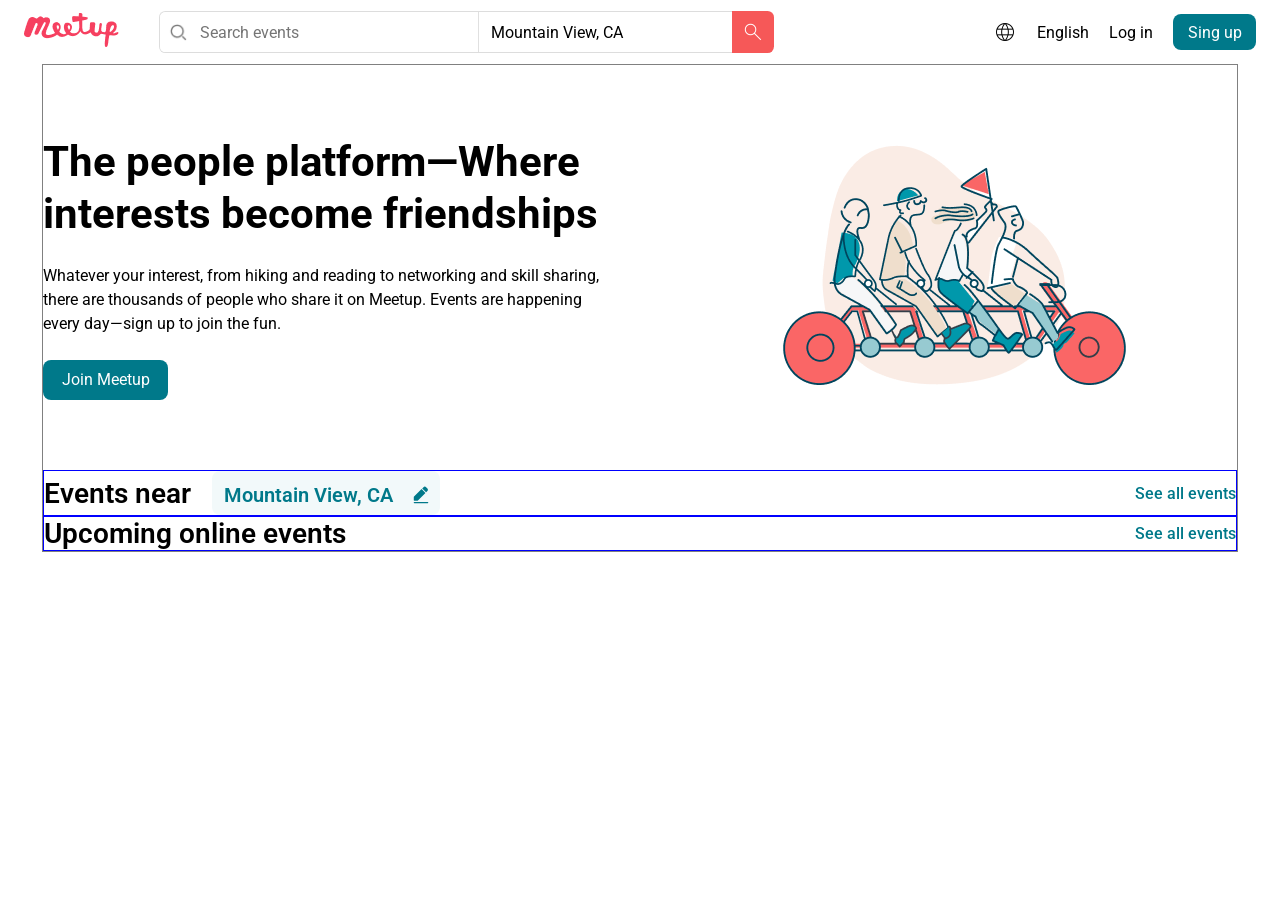
==== index.html @ 00f47678 "add Upcoming online events Section" ====
<!DOCTYPE html>
<html lang="en">
  <head>
    <meta charset="UTF-8" />
    <meta name="viewport" content="width=device-width, initial-scale=1.0" />
    <title>Final-Project-Front-end</title>
    <link rel="stylesheet" href="./styles/style.css" />

    <link rel="preconnect" href="https://fonts.googleapis.com" />
    <link rel="preconnect" href="https://fonts.gstatic.com" crossorigin />
    <link
      href="https://fonts.googleapis.com/css2?family=Roboto:ital,wght@0,100..900;1,100..900&display=swap"
      rel="stylesheet"
    />

    <link
      rel="stylesheet"
      href="https://fonts.googleapis.com/css2?family=Material+Symbols+Outlined:opsz,wght,FILL,GRAD@20..48,100..700,0..1,-50..200"
    />
  </head>

  <body>
    <div class="container">
      <!-- -------Header Section------- -->
      <header>
        <div class="headerFlex">
          <div class="logo-btn">
            <a href="/" class="logo">
              <img src="./assets/icons/logo.png" alt="Meetup logo" />
            </a>
          </div>

          <div class="search-bar">
            <input
              type="text"
              class="search-input"
              name="search"
              placeholder="Search events"
            />
            <input
              type="text"
              class="location-input"
              name="city search"
              value="Mountain View, CA"
            />
          </div>
          <button class="search-button">
            <span class="material-symbols-outlined"> search </span>
          </button>
        </div>

        <div class="headerMenu">
          <span class="material-symbols-outlined"> language </span>
          <a href="/">English</a>
          <a href="/">Log in</a>
          <input class="submit" type="submit" value="Sing up" />
        </div>
      </header>

      <!-- -------Main Section------- -->
      <main>
        <!-- Heading Section -->
        <div class="heading">
          <div class="heading-data">
            <h1>The people platform—Where interests become friendships</h1>
            <p>
              Whatever your interest, from hiking and reading to networking and
              skill sharing, <br />there are thousands of people who share it on
              Meetup. Events are happening <br />every day—sign up to join the
              fun.
            </p>
            <div class="Join-Meetup-btn">
              <a href="./events.html">Join Meetup</a>
            </div>
          </div>
          <div class="heading-img">
            <img src="./assets/images/heading-img.png" alt="" />
          </div>
        </div>

        <!-- Events Near Section -->
        <div class="EventsNear-section">
          <div class="EventsNear-header">
            <div class="EventsNear-heading-search-bar">
              <h2>Events near</h2>
              <div class="EventsNear-search-bar">
                <input
                  type="text"
                  class="EventsNear-location-input"
                  value="Mountain View, CA"
                />

                <button class="EventsNear-edit-btn">
                  <svg
                    xmlns="http://www.w3.org/2000/svg"
                    width="22"
                    height="22"
                    viewBox="0 0 22 22"
                    fill="none"
                  >
                    <path
                      fill-rule="evenodd"
                      clip-rule="evenodd"
                      d="M13.501 3.12975C14.2169 2.41378 15.3777 2.41378 16.0937 3.12975L17.39 4.4261C18.1061 5.14207 18.1061 6.30287 17.39 7.01883L16.0937 8.31519L12.2046 4.4261L13.501 3.12975ZM11.5564 5.07427L15.4454 8.96336L7.93577 16.4731C7.76386 16.6449 7.53071 16.7415 7.28759 16.7415H4.23654C3.9834 16.7415 3.7782 16.5363 3.7782 16.2832V13.2322C3.7782 12.989 3.87477 12.7559 4.04668 12.584L11.5564 5.07427ZM4.35449 17.875C3.9748 17.875 3.66699 18.1828 3.66699 18.5625C3.66699 18.9423 3.9748 19.25 4.35449 19.25H17.6462C18.0258 19.25 18.3337 18.9423 18.3337 18.5625C18.3337 18.1828 18.0258 17.875 17.6462 17.875H4.35449Z"
                      fill="#00798A"
                    />
                  </svg>
                </button>
              </div>
            </div>
            <div class="EventsNear-heading-search-bar__right">
              <a href="#" class="see-events-link">See all events</a>
            </div>
          </div>

          <div class="EventsNear-cards" id="events-near-cards">
            <!-- Cards will be dynamically inserted here -->
          </div>
        </div>

        <!-- Upcoming online events Section-->
        <div class="OnlineEvents-section">
          <div class="OnlineEvents-header">
            <div class="OnlineEvents-heading-search-bar">
              <h2>Upcoming online events</h2>
            </div>
            <div class="OnlineEvents-heading-search-bar__right">
              <a href="#" class="see-events-link">See all events</a>
            </div>
          </div>

          <div class="OnlineEvents-cards" id="online-events-cards">
            <!-- Cards will be dynamically inserted here -->
          </div>
        </div>
      </main>
    </div>
  </body>
  <script src="./scripts/script.js"></script>
</html>
---- styles/style.css ----
* {
  margin: 0;
  padding: 0;
  box-sizing: border-box;
  font-family: "Roboto", sans-serif;
  font-size: 16px;
}

body {
  max-width: 1512px;
  margin: 0 auto;
}

a {
  text-decoration: none;
}

/***** -- Header Section -- *****/
header {
  display: flex;
  justify-content: space-between;
  padding: 16px 24px;
  height: 64px;
}

/* ------headerFlex-------- */
.headerFlex {
  display: flex;
  align-items: center;
  width: 750px;
}

.logo-btn {
  margin-right: 40px;
}

.search-bar {
  display: flex;
  align-items: center;
  height: 42px;
  border: 1px solid #ddd;
  border-radius: 0.4rem 0 0 0.4rem;
  border-right: none;
  overflow: hidden;
  background-color: #fff;
  flex-grow: 1;
}

.search-input,
.location-input {
  height: 100%;
  border: none;
  padding: 0 12px;
  font-weight: regular;
  outline: none;
}

.search-input {
  flex: 1;
  padding-left: 40px;
  background-image: url(../assets/icons/search1.png);
  background-repeat: no-repeat;
  background-position: 0.5rem center;
  background-size: 1.3rem;
}

.location-input {
  width: 254px;
  border-left: 1px solid #e0e0e0;
}

.search-button {
  width: 42px;
  height: 42px;
  border: none;
  border-radius: 0 0.4rem 0.4rem 0;
  background-color: rgb(246, 88, 88);
  color: #fff;
  cursor: pointer;
  display: flex;
  align-items: center;
  justify-content: center;
}

.search-button:hover {
  background-color: #e04345;
}

.material-symbols-outlined {
  font-variation-settings: "FILL" 0, "wght" 200, "GRAD" 0, "opsz" 24;
}

/* ------headerMenu-------- */
.headerMenu {
  font-size: medium;
  display: flex;
  align-items: center;
  gap: 20px;
}

.headerMenu > a {
  text-decoration: none;
  color: black;
}

.headerMenu > input {
  color: white;
  background-color: rgb(0, 121, 138);
  border-radius: 8px;
  width: 83px;
  height: 36px;
  border: none;
}

/***** -- Main Section -- *****/
main {
  border: 1px solid grey;
  max-width: 1196px;
  margin: 0px auto;
}

/* ------heading-------- */
.heading {
  display: flex;
  flex-direction: row;
  justify-content: space-between;
  align-items: center;
  padding: 68px 0px;
}

.heading-data {
  max-width: 608px;
  flex-grow: 1;
}

h1 {
  font-size: 42px;
  font-weight: 700;
  margin-bottom: 24px;
  line-height: 52px;
}

.heading-data p {
  margin-bottom: 24px;
  line-height: 24px;
}

.Join-Meetup-btn {
  background-color: rgb(0, 121, 138);
  border-radius: 8px;
  width: 125px;
  height: 40px;
  cursor: pointer;
}

.Join-Meetup-btn a {
  display: flex;
  justify-content: center;
  align-items: center;
  height: 100%;
  color: white;
  text-decoration: none;
}

.heading-img {
  flex-grow: 1;
}

.heading-img img {
  display: block;
  margin: 0 auto;
}

/* ------Events Near-------- */
.EventsNear-section,
.OnlineEvents-section {
  border: 1px solid blue;
}

.EventsNear-header,
.OnlineEvents-header {
  display: flex;
  flex-direction: row;
  justify-content: space-between;
  align-items: center;
}

.EventsNear-heading-search-bar,
.OnlineEvents-heading-search-bar {
  display: flex;
  flex-direction: row;
  align-items: center;
  gap: 8px;
}

.EventsNear-heading-search-bar h2,
.OnlineEvents-heading-search-bar h2 {
  font-size: 28px;
  font-weight: 600;
}

.EventsNear-heading-search-bar h2 {
  width: 160px;
}

.EventsNear-search-bar {
  display: flex;
  flex-direction: row;
  align-items: center;
  padding: 12px 8px 8px 12px;
  color: rgb(0, 121, 138);
  background-color: rgba(151, 202, 209, 0.12);
  border-radius: 0.5rem;
}

.EventsNear-location-input {
  color: rgb(0, 121, 138);
  background-color: rgba(151, 202, 209, 0);
  font-size: 20px;
  font-weight: 600;
  border: none;
  border-radius: 0.5rem;
  width: 186px;
}

.EventsNear-edit-btn {
  width: 22px;
  height: 22px;
  border: none;
  color: rgb(0, 121, 138);
  background-color: rgba(151, 202, 209, 0);
}

.see-events-link {
  color: #00798a;
  font-weight: 500;
}

/* ------Events Near-------- *//*# sourceMappingURL=style.css.map */
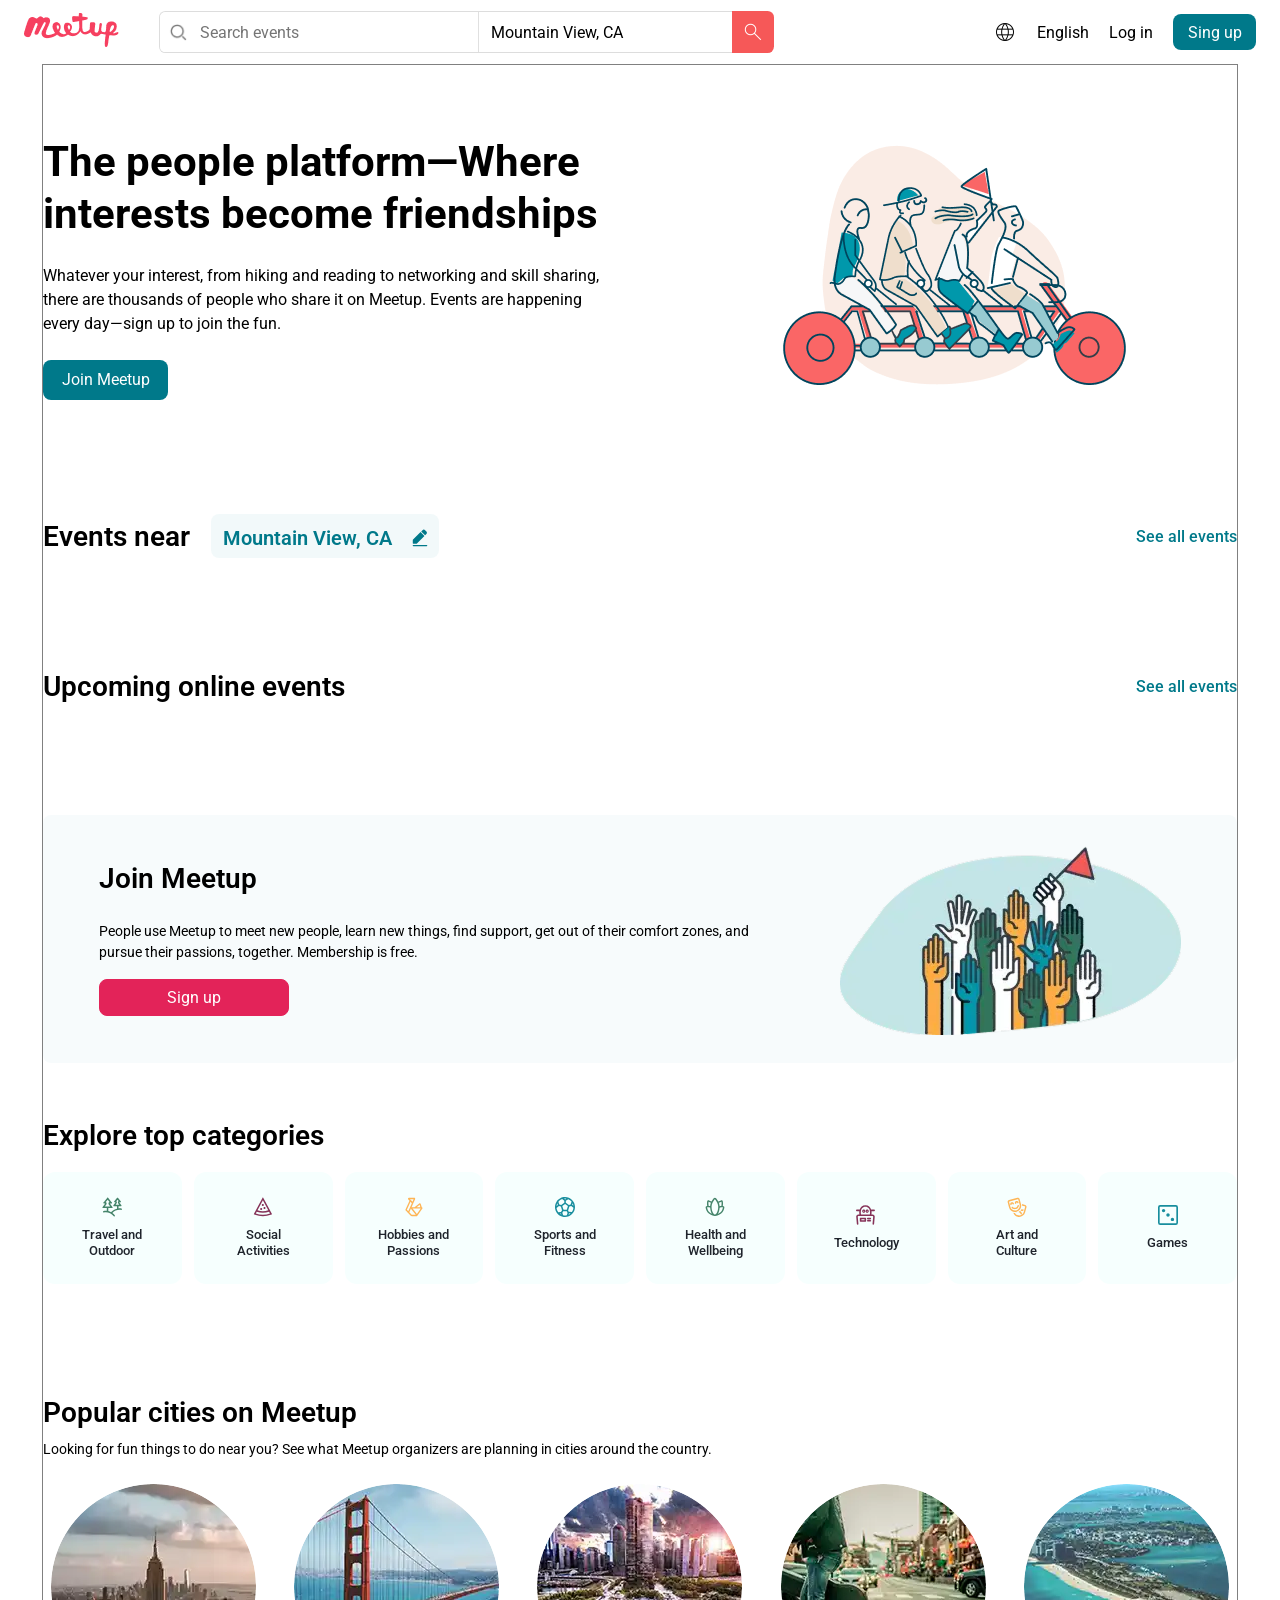
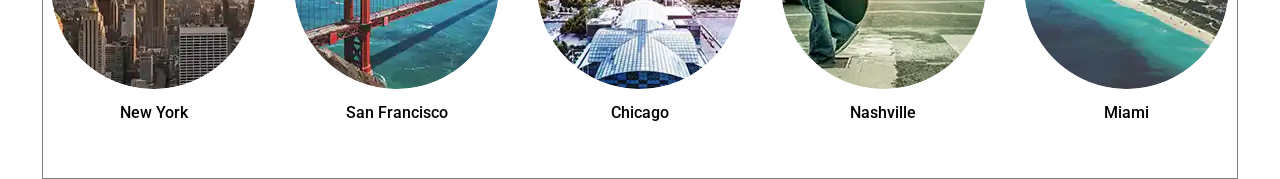
==== commit cca85249: "new Sections" ====
--- a/index.html
+++ b/index.html
@@ -21,7 +21,7 @@
 
   <body>
     <div class="container">
-      <!-- -------Header Section------- -->
+      <!-- -------Header------- -->
       <header>
         <div class="headerFlex">
           <div class="logo-btn">
@@ -57,9 +57,9 @@
         </div>
       </header>
 
-      <!-- -------Main Section------- -->
+      <!-- -------Main------- -->
       <main>
-        <!-- Heading Section -->
+        <!-- ===== Heading Section ===== -->
         <div class="heading">
           <div class="heading-data">
             <h1>The people platform—Where interests become friendships</h1>
@@ -78,61 +78,169 @@
           </div>
         </div>
 
-        <!-- Events Near Section -->
-        <div class="EventsNear-section">
-          <div class="EventsNear-header">
-            <div class="EventsNear-heading-search-bar">
-              <h2>Events near</h2>
-              <div class="EventsNear-search-bar">
-                <input
-                  type="text"
-                  class="EventsNear-location-input"
-                  value="Mountain View, CA"
-                />
-
-                <button class="EventsNear-edit-btn">
-                  <svg
-                    xmlns="http://www.w3.org/2000/svg"
-                    width="22"
-                    height="22"
-                    viewBox="0 0 22 22"
-                    fill="none"
-                  >
-                    <path
-                      fill-rule="evenodd"
-                      clip-rule="evenodd"
-                      d="M13.501 3.12975C14.2169 2.41378 15.3777 2.41378 16.0937 3.12975L17.39 4.4261C18.1061 5.14207 18.1061 6.30287 17.39 7.01883L16.0937 8.31519L12.2046 4.4261L13.501 3.12975ZM11.5564 5.07427L15.4454 8.96336L7.93577 16.4731C7.76386 16.6449 7.53071 16.7415 7.28759 16.7415H4.23654C3.9834 16.7415 3.7782 16.5363 3.7782 16.2832V13.2322C3.7782 12.989 3.87477 12.7559 4.04668 12.584L11.5564 5.07427ZM4.35449 17.875C3.9748 17.875 3.66699 18.1828 3.66699 18.5625C3.66699 18.9423 3.9748 19.25 4.35449 19.25H17.6462C18.0258 19.25 18.3337 18.9423 18.3337 18.5625C18.3337 18.1828 18.0258 17.875 17.6462 17.875H4.35449Z"
-                      fill="#00798A"
-                    />
-                  </svg>
-                </button>
-              </div>
-            </div>
-            <div class="EventsNear-heading-search-bar__right">
-              <a href="#" class="see-events-link">See all events</a>
-            </div>
-          </div>
-
-          <div class="EventsNear-cards" id="events-near-cards">
-            <!-- Cards will be dynamically inserted here -->
-          </div>
-        </div>
-
-        <!-- Upcoming online events Section-->
-        <div class="OnlineEvents-section">
-          <div class="OnlineEvents-header">
-            <div class="OnlineEvents-heading-search-bar">
-              <h2>Upcoming online events</h2>
-            </div>
-            <div class="OnlineEvents-heading-search-bar__right">
-              <a href="#" class="see-events-link">See all events</a>
-            </div>
-          </div>
-
-          <div class="OnlineEvents-cards" id="online-events-cards">
-            <!-- Cards will be dynamically inserted here -->
-          </div>
-        </div>
+        <!-- -------   Events Section   ------- -->
+        <section class="section events">
+          <!-- ===== Events Near Section ===== -->
+          <div class="section EventsNear-section">
+            <div class="EventsNear-header">
+              <div class="EventsNear-heading-search-bar">
+                <h2>Events near</h2>
+                <div class="EventsNear-search-bar">
+                  <input
+                    type="text"
+                    class="EventsNear-location-input"
+                    value="Mountain View, CA"
+                  />
+
+                  <button class="EventsNear-edit-btn">
+                    <svg
+                      xmlns="http://www.w3.org/2000/svg"
+                      width="22"
+                      height="22"
+                      viewBox="0 0 22 22"
+                      fill="none"
+                    >
+                      <path
+                        fill-rule="evenodd"
+                        clip-rule="evenodd"
+                        d="M13.501 3.12975C14.2169 2.41378 15.3777 2.41378 16.0937 3.12975L17.39 4.4261C18.1061 5.14207 18.1061 6.30287 17.39 7.01883L16.0937 8.31519L12.2046 4.4261L13.501 3.12975ZM11.5564 5.07427L15.4454 8.96336L7.93577 16.4731C7.76386 16.6449 7.53071 16.7415 7.28759 16.7415H4.23654C3.9834 16.7415 3.7782 16.5363 3.7782 16.2832V13.2322C3.7782 12.989 3.87477 12.7559 4.04668 12.584L11.5564 5.07427ZM4.35449 17.875C3.9748 17.875 3.66699 18.1828 3.66699 18.5625C3.66699 18.9423 3.9748 19.25 4.35449 19.25H17.6462C18.0258 19.25 18.3337 18.9423 18.3337 18.5625C18.3337 18.1828 18.0258 17.875 17.6462 17.875H4.35449Z"
+                        fill="#00798A"
+                      />
+                    </svg>
+                  </button>
+                </div>
+              </div>
+              <div class="EventsNear-heading-search-bar__right">
+                <a href="#" class="see-events-link">See all events</a>
+              </div>
+            </div>
+
+            <div class="EventsNear-cards" id="events-near-cards">
+              <!-- Cards will be dynamically inserted here -->
+            </div>
+          </div>
+
+          <!-- ===== Upcoming online events Section ===== -->
+          <div class="section OnlineEvents-section">
+            <div class="OnlineEvents-header">
+              <div class="OnlineEvents-heading-search-bar">
+                <h2>Upcoming online events</h2>
+              </div>
+              <div class="OnlineEvents-heading-search-bar__right">
+                <a href="#" class="see-events-link">See all events</a>
+              </div>
+            </div>
+
+            <div class="OnlineEvents-cards" id="online-events-cards">
+              <!-- Cards will be dynamically inserted here -->
+            </div>
+          </div>
+        </section>
+
+        <!-- -------   meetup-highlights section   ------- -->
+        <section class="meetup-highlights">
+          <!-- ===== Join Meetup ===== -->
+
+          <div class="section join-meetup-inner">
+            <div class="join-meetup-content">
+              <h2>Join Meetup</h2>
+              <p class="join-meetup-text">
+                People use Meetup to meet new people, learn new things, find
+                support, get out of their comfort zones, and pursue their
+                passions, together. Membership is free.
+              </p>
+              <button class="join-meet-up-btn">Sign up</button>
+            </div>
+            <div class="join-meetup-image">
+              <img
+                src="./assets/images/join-meetup.png"
+                alt="People raising hands together"
+              />
+            </div>
+          </div>
+
+          <!-- ===== top-categories ===== -->
+
+          <div class="section top-categories">
+            <h2>Explore top categories</h2>
+            <div class="categories">
+              <div class="category">
+                <img src="./assets/icons/travel.svg" alt="" /><span
+                  >Travel and Outdoor</span
+                >
+              </div>
+              <div class="category">
+                <img src="./assets/icons/social.svg" alt="" /><span
+                  >Social Activities</span
+                >
+              </div>
+              <div class="category">
+                <img src="./assets/icons/hobbies.svg" alt="" /><span
+                  >Hobbies and Passions</span
+                >
+              </div>
+              <div class="category">
+                <img src="./assets/icons/sports.svg" alt="" /><span
+                  >Sports and Fitness</span
+                >
+              </div>
+              <div class="category">
+                <img src="./assets/icons/health.svg" alt="" /><span
+                  >Health and Wellbeing</span
+                >
+              </div>
+              <div class="category">
+                <img src="./assets/icons/technology.svg" alt="" /><span
+                  >Technology</span
+                >
+              </div>
+              <div class="category">
+                <img src="./assets/icons/art.svg" alt="" /><span
+                  >Art and Culture</span
+                >
+              </div>
+              <div class="category">
+                <img src="./assets/icons/games.svg" alt="" /><span>Games</span>
+              </div>
+            </div>
+          </div>
+
+          <!-- ===== popular-cities ===== -->
+
+          <div class="section popular-cities">
+            <h2>Popular cities on Meetup</h2>
+            <p>
+              Looking for fun things to do near you? See what Meetup organizers
+              are planning in cities around the country.
+            </p>
+            <div class="cities">
+              <div class="city">
+                <img src="./assets/images/new_york.png" alt="" /><span
+                  >New York</span
+                >
+              </div>
+              <div class="city">
+                <img src=".//assets/images/san-francisco.png" alt="" /><span
+                  >San Francisco</span
+                >
+              </div>
+              <div class="city">
+                <img src="./assets/images/chicago.png" alt="" /><span
+                  >Chicago</span
+                >
+              </div>
+              <div class="city">
+                <img src="./assets/images/nashville.png" alt="" /><span
+                  >Nashville</span
+                >
+              </div>
+              <div class="city">
+                <img src="./assets/images/miami.png" alt="" /><span>Miami</span>
+              </div>
+            </div>
+          </div>
+          <!-- ------------------------------------- -->
+        </section>
       </main>
     </div>
   </body>
--- a/styles/style.css
+++ b/styles/style.css
@@ -13,6 +13,15 @@
 
 a {
   text-decoration: none;
+}
+
+h2 {
+  font-size: 28px;
+  font-weight: 600;
+}
+
+.section {
+  padding: 56px 0;
 }
 
 /***** -- Header Section -- *****/
@@ -119,13 +128,14 @@
   margin: 0px auto;
 }
 
+/* -------meetup-highlights section------- */
 /* ------heading-------- */
 .heading {
   display: flex;
   flex-direction: row;
   justify-content: space-between;
   align-items: center;
-  padding: 68px 0px;
+  margin-top: 68px;
 }
 
 .heading-data {
@@ -171,12 +181,7 @@
   margin: 0 auto;
 }
 
-/* ------Events Near-------- */
-.EventsNear-section,
-.OnlineEvents-section {
-  border: 1px solid blue;
-}
-
+/* -------Events Section------- */
 .EventsNear-header,
 .OnlineEvents-header {
   display: flex;
@@ -191,12 +196,6 @@
   flex-direction: row;
   align-items: center;
   gap: 8px;
-}
-
-.EventsNear-heading-search-bar h2,
-.OnlineEvents-heading-search-bar h2 {
-  font-size: 28px;
-  font-weight: 600;
 }
 
 .EventsNear-heading-search-bar h2 {
@@ -236,4 +235,110 @@
   font-weight: 500;
 }
 
-/* ------Events Near-------- *//*# sourceMappingURL=style.css.map */+.join-meetup-inner {
+  background-color: rgba(151, 202, 209, 0.08);
+  border-radius: 8px;
+  display: flex;
+  align-items: center;
+  justify-content: space-between;
+  gap: 48px;
+  padding: 24px 56px;
+}
+
+.join-meetup-content {
+  max-width: 739px;
+  display: flex;
+  flex-direction: column;
+  gap: 16px;
+}
+
+.join-meetup-image {
+  flex-shrink: 0;
+}
+
+.join-meetup__image img {
+  max-width: 340px;
+  height: auto;
+  display: block;
+}
+
+.join-meet-up-btn {
+  padding: 8px 16px;
+  cursor: pointer;
+  border-radius: 8px;
+  width: 100%;
+  max-width: 190px;
+  background-color: #e32359;
+  border: 1px solid #e32359;
+  color: #fff;
+}
+
+.join-meet-up-btn:hover {
+  background-color: #cf2253;
+}
+
+.categories {
+  display: grid;
+  grid-template-columns: repeat(8, 1fr);
+  gap: 12px;
+  margin-top: 20px;
+}
+
+.category {
+  background: #f6fffe;
+  border-radius: 12px;
+  padding: 16px 12px;
+  text-align: center;
+  display: flex;
+  flex-direction: column;
+  align-items: center;
+  justify-content: center;
+  gap: 10px;
+  min-height: 112px;
+}
+
+.category img {
+  width: 20px;
+  height: 20px;
+  margin: 0;
+  opacity: 0.9;
+}
+
+.category span {
+  font-size: 13px;
+  color: #1f242c;
+  font-weight: 500;
+  line-height: 1.25;
+  max-width: 80px;
+}
+
+.section p {
+  color: var(--muted);
+  font-size: 14px;
+  line-height: 1.5;
+  margin-top: 10px;
+}
+
+.cities {
+  display: grid;
+  grid-template-columns: repeat(5, 1fr);
+  gap: 22px;
+  margin-top: 24px;
+}
+
+.city {
+  text-align: center;
+}
+
+.city img {
+  width: 205px;
+  height: 205px;
+  margin: 0 auto 10px;
+  border-radius: 999px;
+  -o-object-fit: cover;
+     object-fit: cover;
+}
+
+.city span {
+  font-weight: 500;
+}/*# sourceMappingURL=style.css.map */
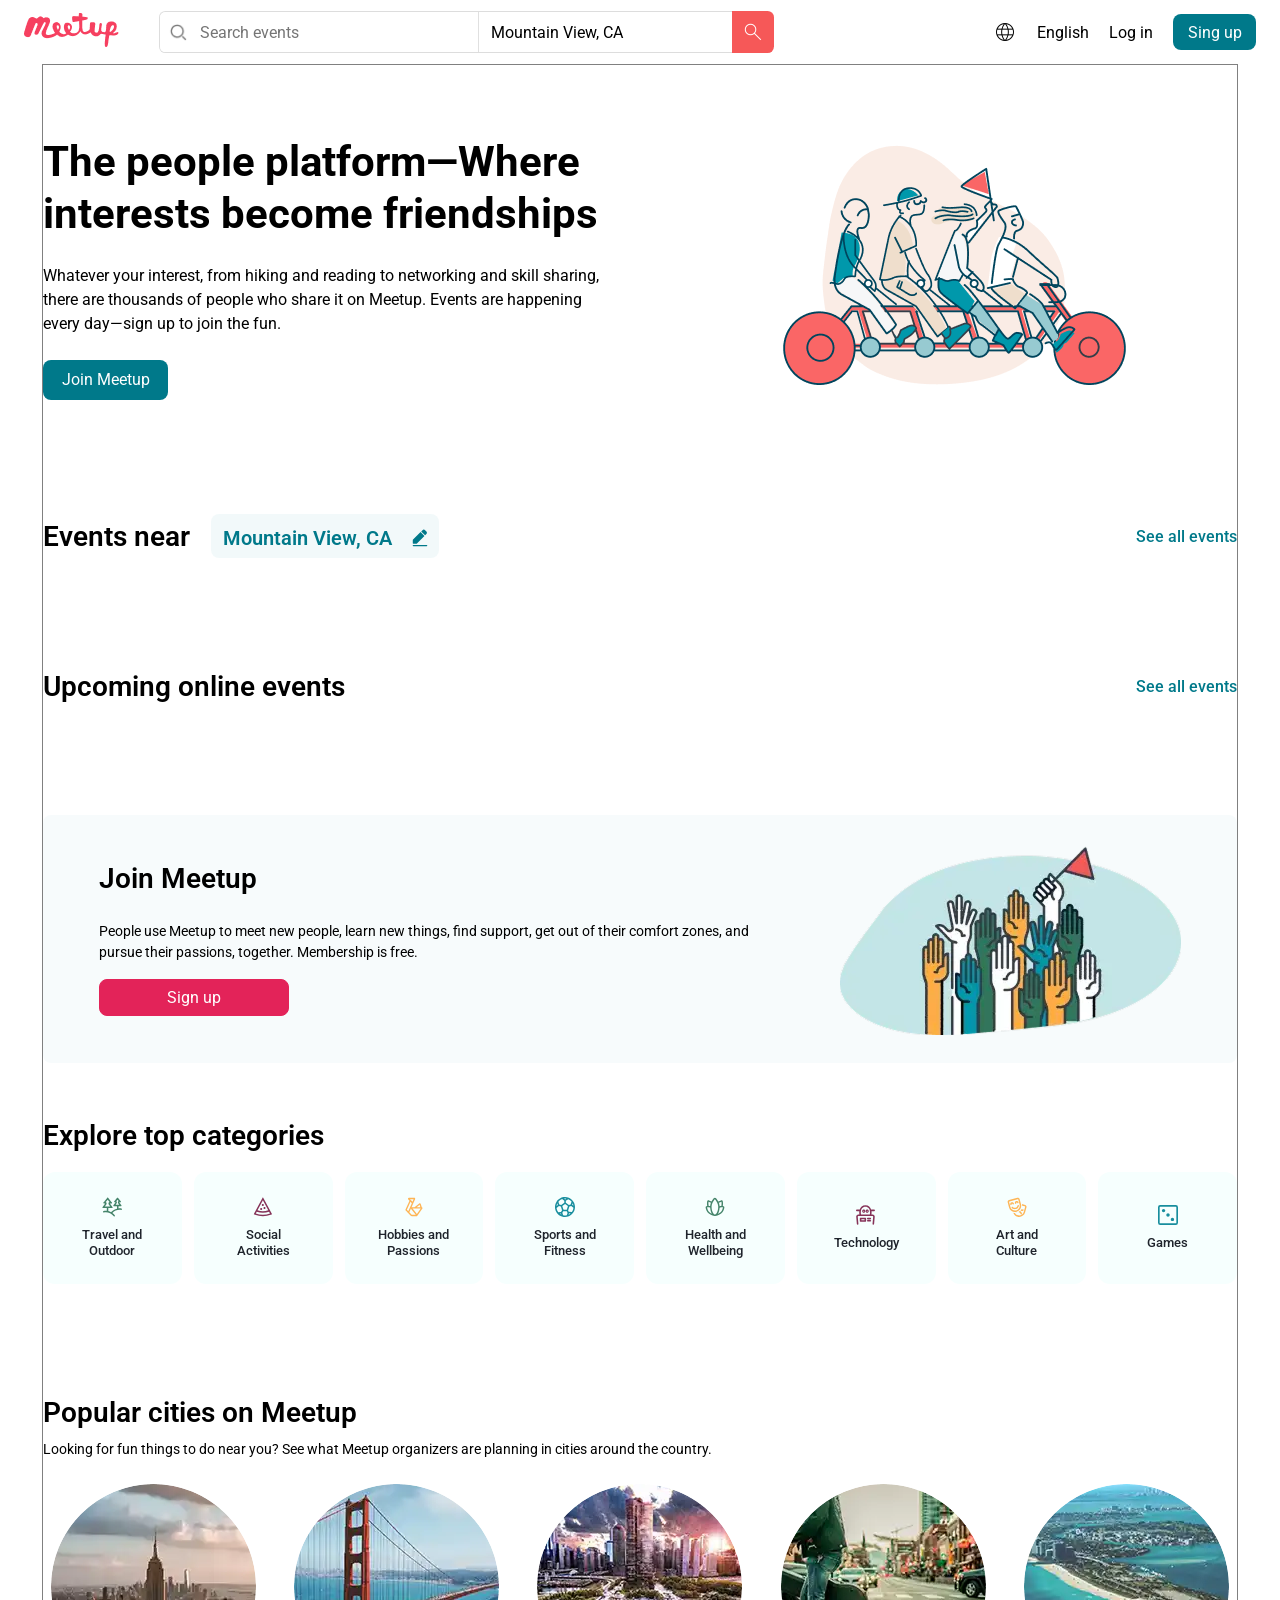
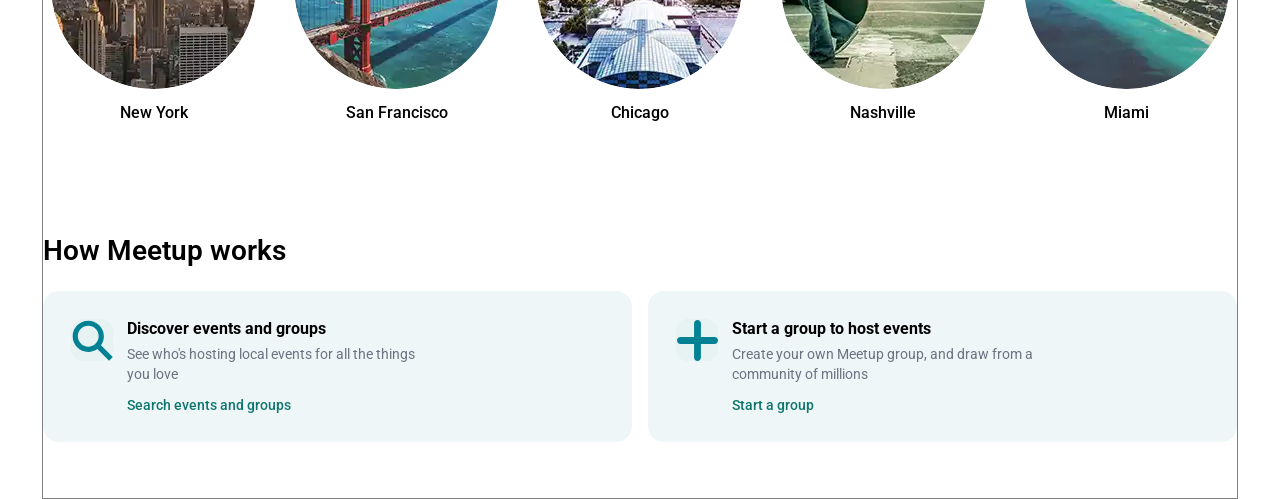
==== commit db555e34: "add friendships-made" ====
--- a/index.html
+++ b/index.html
@@ -239,6 +239,41 @@
               </div>
             </div>
           </div>
+
+          <!-- ===== friendships-made ===== -->
+
+          <div class="section friendships-made">
+            <h2>How Meetup works</h2>
+            <div class="how">
+              <div class="howCard">
+                <div class="howIconWrap">
+                  <img src="./assets/icons/search_blue.svg" alt="" />
+                </div>
+                <div>
+                  <h3>Discover events and groups</h3>
+                  <p>
+                    See who's hosting local events for all the things you love
+                  </p>
+                  <a href="events.html">Search events and groups</a>
+                </div>
+              </div>
+
+              <div class="howCard">
+                <div class="howIconWrap">
+                  <img src="./assets/icons/plus.svg" alt="" />
+                </div>
+                <div>
+                  <h3>Start a group to host events</h3>
+                  <p>
+                    Create your own Meetup group, and draw from a community of
+                    millions
+                  </p>
+                  <a href="#">Start a group</a>
+                </div>
+              </div>
+            </div>
+          </div>
+
           <!-- ------------------------------------- -->
         </section>
       </main>
--- a/styles/style.css
+++ b/styles/style.css
@@ -341,4 +341,64 @@
 
 .city span {
   font-weight: 500;
+}
+
+.how {
+  display: grid;
+  grid-template-columns: 1fr 1fr;
+  gap: 16px;
+  margin-top: 24px;
+}
+
+.howCard {
+  background: #eef6f7;
+  border-radius: 16px;
+  padding: 28px;
+  display: flex;
+  gap: 14px;
+  align-items: flex-start;
+}
+
+.howIconWrap {
+  width: 42px;
+  height: 42px;
+  border-radius: 12px;
+  background: #e7f2f3;
+  display: flex;
+  align-items: center;
+  justify-content: center;
+  flex: 0 0 auto;
+}
+
+.howIconWrap img {
+  width: 41px;
+  height: 41px;
+}
+
+.howCard {
+  align-items: flex-start;
+}
+
+.howCard h3,
+.howCard p,
+.howCard a {
+  max-width: 310px;
+}
+
+.howCard h3 {
+  margin: 0 0 6px;
+  font-size: 16px;
+}
+
+.howCard p {
+  margin: 0 0 10px;
+  color: #6b7280;
+  line-height: 1.45;
+  font-size: 14px;
+}
+
+.howCard a {
+  color: #0f766e;
+  font-weight: 500;
+  font-size: 14px;
 }/*# sourceMappingURL=style.css.map */
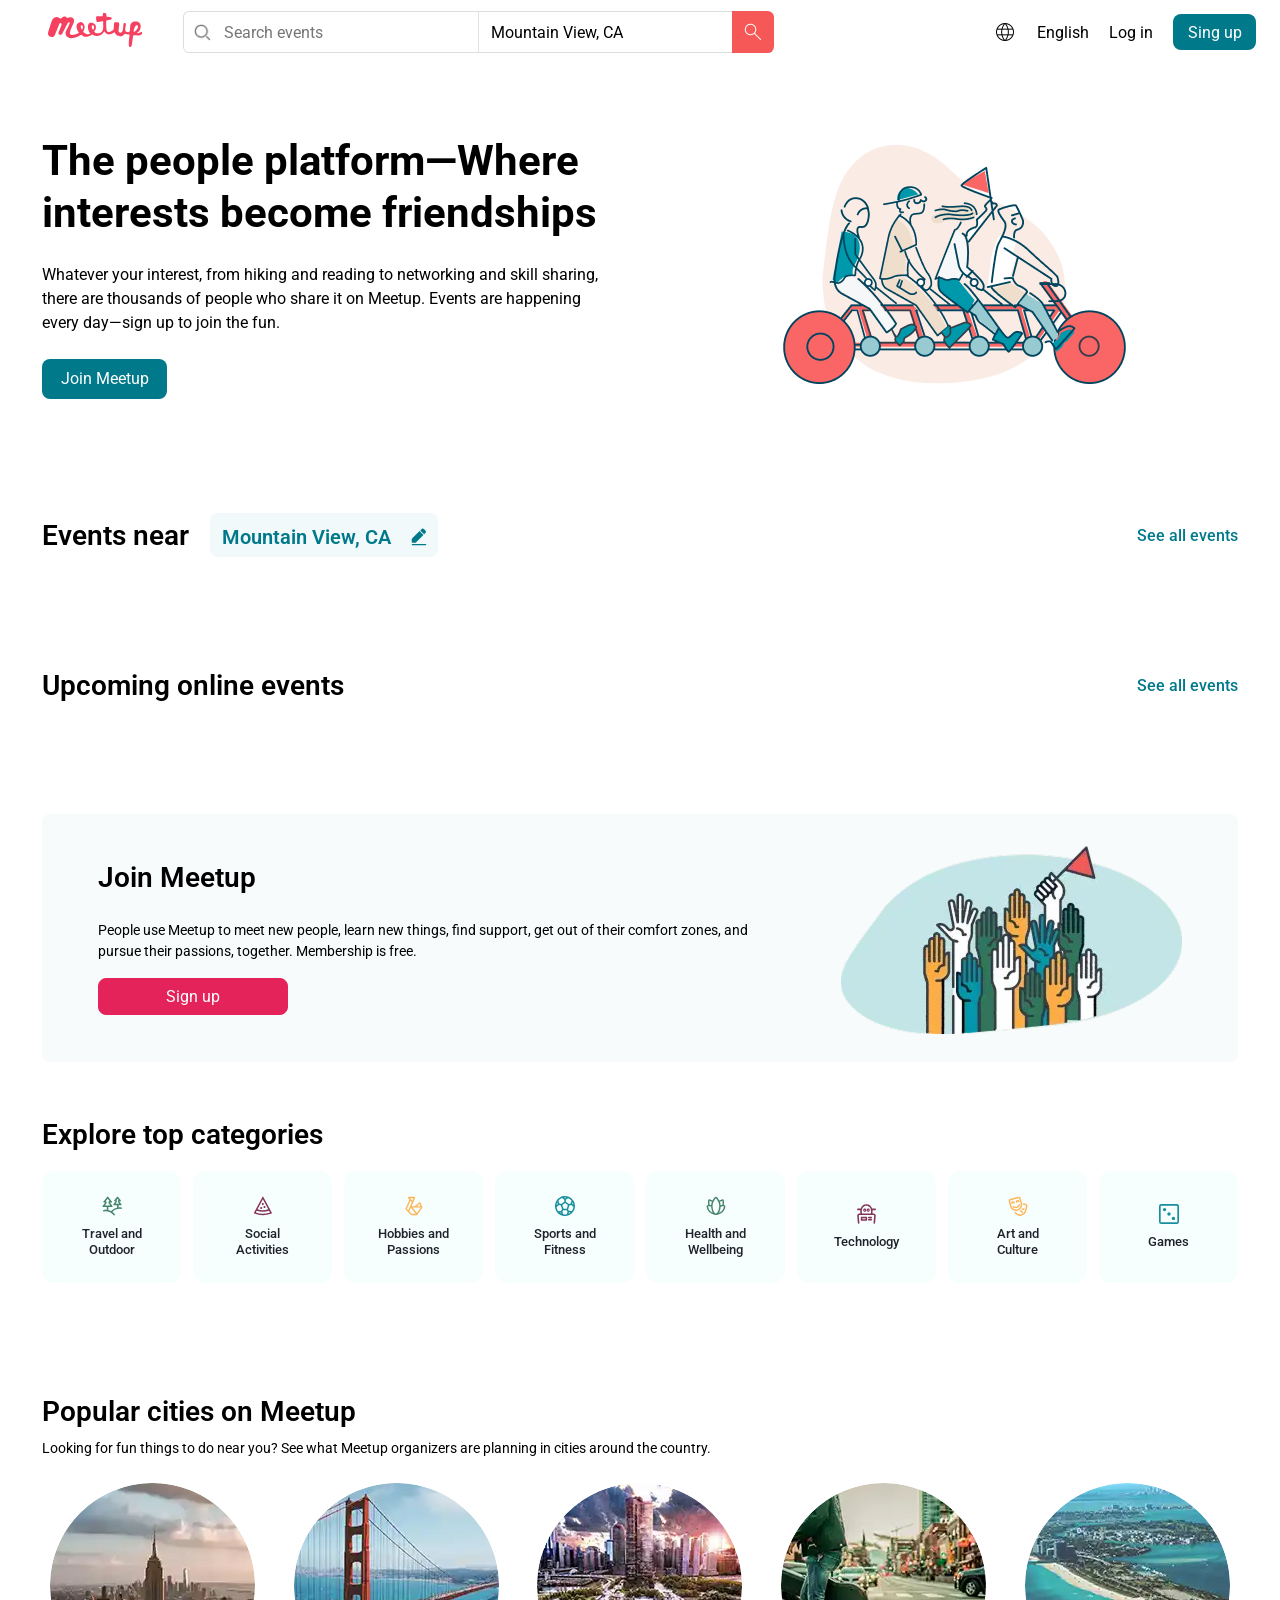
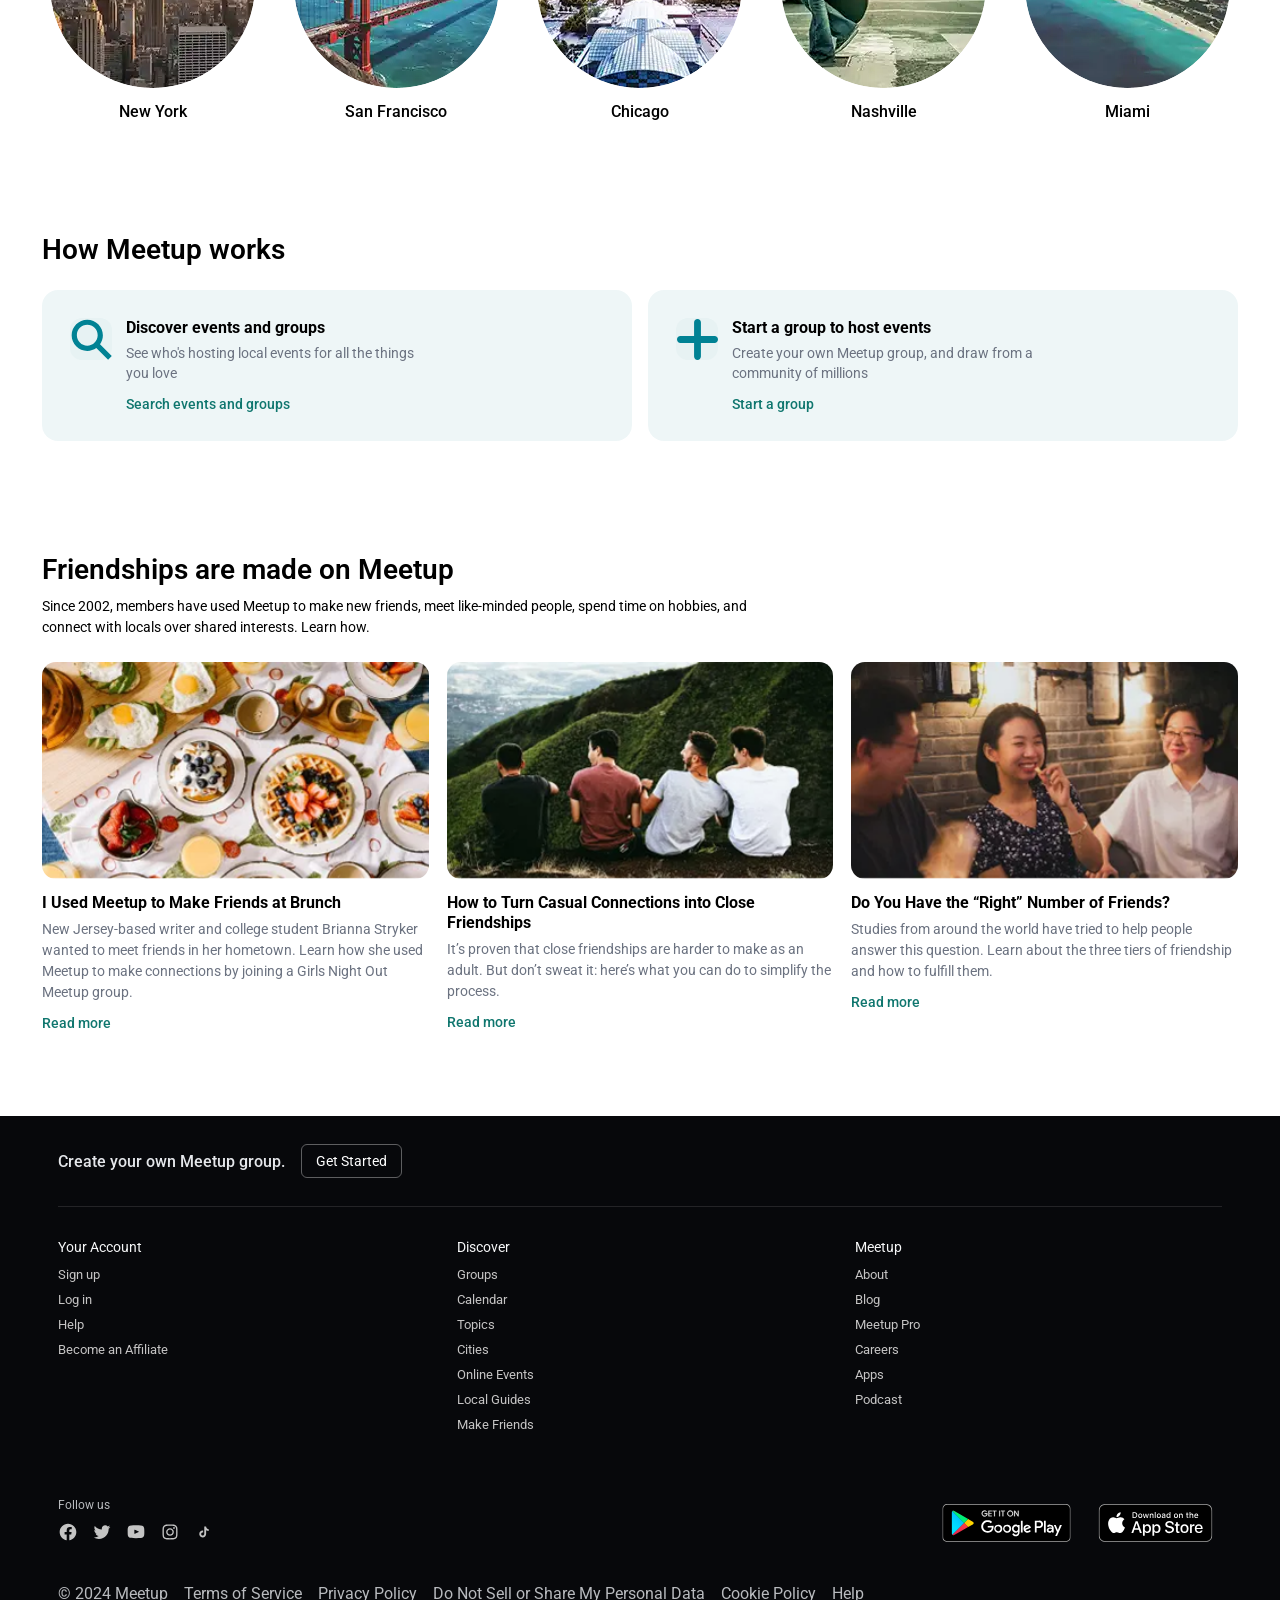
==== commit 5ad7c110: "add footer" ====
--- a/index.html
+++ b/index.html
@@ -26,7 +26,7 @@
         <div class="headerFlex">
           <div class="logo-btn">
             <a href="/" class="logo">
-              <img src="./assets/icons/logo.png" alt="Meetup logo" />
+              <img src="./assets/logo/meetup_logo.svg" alt="Meetup logo" />
             </a>
           </div>
 
@@ -240,9 +240,9 @@
             </div>
           </div>
 
-          <!-- ===== friendships-made ===== -->
-
-          <div class="section friendships-made">
+          <!-- ===== how-meetup-works ===== -->
+
+          <div class="section how-meetup-works">
             <h2>How Meetup works</h2>
             <div class="how">
               <div class="howCard">
@@ -274,9 +274,122 @@
             </div>
           </div>
 
-          <!-- ------------------------------------- -->
+          <!-- ===== friendships-made ===== -->
+          <div class="section friendships-made">
+            <h2>Friendships are made on Meetup</h2>
+            <p class="subtext">
+              Since 2002, members have used Meetup to make new friends, meet
+              like-minded people, spend time on hobbies, and connect with locals
+              over shared interests. Learn how.
+            </p>
+
+            <div class="posts">
+              <article class="post">
+                <img src="./assets/images/first_article.webp" alt="" />
+                <h3>I Used Meetup to Make Friends at Brunch</h3>
+                <p>
+                  New Jersey-based writer and college student Brianna Stryker
+                  wanted to meet friends in her hometown. Learn how she used
+                  Meetup to make connections by joining a Girls Night Out Meetup
+                  group.
+                </p>
+                <a href="#">Read more</a>
+              </article>
+
+              <article class="post">
+                <img src="./assets/images/second_article.webp" alt="" />
+                <h3>How to Turn Casual Connections into Close Friendships</h3>
+                <p>
+                  It’s proven that close friendships are harder to make as an
+                  adult. But don’t sweat it: here’s what you can do to simplify
+                  the process.
+                </p>
+                <a href="#">Read more</a>
+              </article>
+
+              <article class="post">
+                <img src="./assets/images/third_article.webp" alt="" />
+                <h3>Do You Have the “Right” Number of Friends?</h3>
+                <p>
+                  Studies from around the world have tried to help people answer
+                  this question. Learn about the three tiers of friendship and
+                  how to fulfill them.
+                </p>
+                <a href="#">Read more</a>
+              </article>
+            </div>
+          </div>
         </section>
       </main>
+
+      <!-- -------footer------- -->
+
+      <footer class="footer">
+        <div class="footer-container">
+          <div class="container footer__cta">
+            <span>Create your own Meetup group.</span>
+            <button class="btn-outline" type="button">Get Started</button>
+          </div>
+
+          <div class="container footer__cols">
+            <div class="footerCol">
+              <h4>Your Account</h4>
+              <a href="#">Sign up</a>
+              <a href="#">Log in</a>
+              <a href="#">Help</a>
+              <a href="#">Become an Affiliate</a>
+            </div>
+
+            <div class="footerCol">
+              <h4>Discover</h4>
+              <a href="#">Groups</a>
+              <a href="#">Calendar</a>
+              <a href="#">Topics</a>
+              <a href="#">Cities</a>
+              <a href="#">Online Events</a>
+              <a href="#">Local Guides</a>
+              <a href="#">Make Friends</a>
+            </div>
+
+            <div class="footerCol">
+              <h4>Meetup</h4>
+              <a href="#">About</a>
+              <a href="#">Blog</a>
+              <a href="#">Meetup Pro</a>
+              <a href="#">Careers</a>
+              <a href="#">Apps</a>
+              <a href="#">Podcast</a>
+            </div>
+          </div>
+
+          <div class="container footer__bottomRow">
+            <div>
+              <div class="footerSmallTitle">Follow us</div>
+              <div class="footer__socials">
+                <img src="./assets/icons/facebook.svg" alt="" />
+                <img src="./assets/icons/twitter.svg" alt="" />
+                <img src="./assets/icons/youtube.svg" alt="" />
+                <img src="./assets/icons/instagram.svg" alt="" />
+                <img src="./assets/icons/tiktok.svg" alt="" />
+              </div>
+            </div>
+
+            <div class="footer__apps">
+              <img src="./assets/logo/google_play.svg" alt="Google Play" />
+              <img src="./assets/logo/app_store.svg" alt="App Store" />
+            </div>
+          </div>
+
+          <div class="container footer__legal">
+            <span>© 2024 Meetup</span>
+            <a href="#">Terms of Service</a>
+            <a href="#">Privacy Policy</a>
+            <a href="#">Do Not Sell or Share My Personal Data</a>
+            <a href="#">Cookie Policy</a>
+            <a href="#">Help</a>
+          </div>
+        </div>
+      </footer>
     </div>
   </body>
   <script src="./scripts/script.js"></script>
--- a/styles/style.css
+++ b/styles/style.css
@@ -24,7 +24,141 @@
   padding: 56px 0;
 }
 
-/***** -- Header Section -- *****/
+/***** -- Footer -- *****/
+.footer-container {
+  max-width: 1196px;
+  margin: 0 auto;
+  padding: 0 16px;
+}
+
+.footer {
+  margin-top: 28px;
+  background: #07080b;
+  color: #e5e7eb;
+}
+
+.footer__cta {
+  padding: 28px 0;
+  display: flex;
+  align-items: center;
+  gap: 16px;
+  border-bottom: 1px solid rgba(240, 234, 234, 0.12);
+  font-weight: 500;
+}
+
+.btn-outline {
+  background: transparent;
+  color: #fff;
+  border: 1px solid rgba(255, 255, 255, 0.35);
+  padding: 10px 16px;
+  border-radius: 8px;
+  cursor: pointer;
+}
+
+.btn-outline:hover {
+  border-color: #fff;
+}
+
+.footer__cta .btn-outline {
+  margin-left: 0;
+  padding: 8px 14px;
+  font-size: 14px;
+  border-radius: 6px;
+}
+
+.footer__cols {
+  padding: 32px 0;
+  display: grid;
+  grid-template-columns: repeat(3, minmax(180px, 1fr));
+  gap: 32px;
+  border-bottom: 0;
+}
+
+.footerCol h4 {
+  margin: 0 0 12px;
+  font-size: 14px;
+  font-weight: 400;
+  color: rgb(246, 247, 248);
+}
+
+.footerCol a {
+  display: block;
+  width: -moz-fit-content;
+  width: fit-content;
+  margin: 0 0 10px;
+  font-size: 13px;
+  color: rgb(197, 196, 196);
+}
+
+.footerCol a:hover {
+  opacity: 1;
+  text-decoration: underline;
+}
+
+.footer__bottomRow {
+  padding: 24px 0;
+  display: flex;
+  align-items: flex-end;
+  justify-content: space-between;
+  gap: 18px;
+  flex-wrap: wrap;
+}
+
+.footerSmallTitle {
+  font-size: 12px;
+  color: rgba(229, 231, 235, 0.8);
+  margin-bottom: 10px;
+}
+
+.footer__socials {
+  display: flex;
+  align-items: center;
+  gap: 14px;
+}
+
+.footer__socials img {
+  width: 20px;
+  height: 20px;
+  opacity: 0.9;
+}
+
+.footer__socials img:hover {
+  opacity: 1;
+}
+
+.footer__apps {
+  display: flex;
+  align-items: center;
+  gap: 16px;
+}
+
+.footer__apps img {
+  height: 38px;
+}
+
+.footer__legal {
+  padding: 18px 0 24px;
+  display: flex;
+  align-items: center;
+  justify-content: flex-start;
+  gap: 16px;
+  flex-wrap: wrap;
+  font-size: 12px;
+  color: rgba(229, 231, 235, 0.8);
+  border-top: 0;
+}
+
+.footer__legal a {
+  color: rgba(229, 231, 235, 0.8);
+  white-space: nowrap;
+}
+
+.footer__legal a:hover {
+  color: #fff;
+  text-decoration: underline;
+}
+
+/***** -- Header -- *****/
 header {
   display: flex;
   justify-content: space-between;
@@ -121,14 +255,12 @@
   border: none;
 }
 
-/***** -- Main Section -- *****/
+/***** -- Main -- *****/
 main {
-  border: 1px solid grey;
   max-width: 1196px;
   margin: 0px auto;
 }
 
-/* -------meetup-highlights section------- */
 /* ------heading-------- */
 .heading {
   display: flex;
@@ -401,4 +533,49 @@
   color: #0f766e;
   font-weight: 500;
   font-size: 14px;
+}
+
+.subtext {
+  margin: 8px 0 16px;
+  color: #6b7280;
+  max-width: 90ch;
+  line-height: 1.55;
+}
+
+.posts {
+  display: grid;
+  grid-template-columns: repeat(3, 1fr);
+  gap: 18px;
+  margin-top: 24px;
+}
+
+.post img {
+  width: 100%;
+  aspect-ratio: 16/9;
+  -o-object-fit: cover;
+     object-fit: cover;
+  border-radius: 14px;
+}
+
+.post h3 {
+  margin: 10px 0 6px;
+  font-size: 16px;
+  line-height: 1.25;
+}
+
+.post p {
+  margin: 0 0 10px;
+  color: #6b7280;
+  font-size: 14px;
+  line-height: 1.5;
+}
+
+.post a {
+  color: #0f766e;
+  font-weight: 500;
+  font-size: 14px;
+}
+
+.post a:hover {
+  text-decoration: underline;
 }/*# sourceMappingURL=style.css.map */
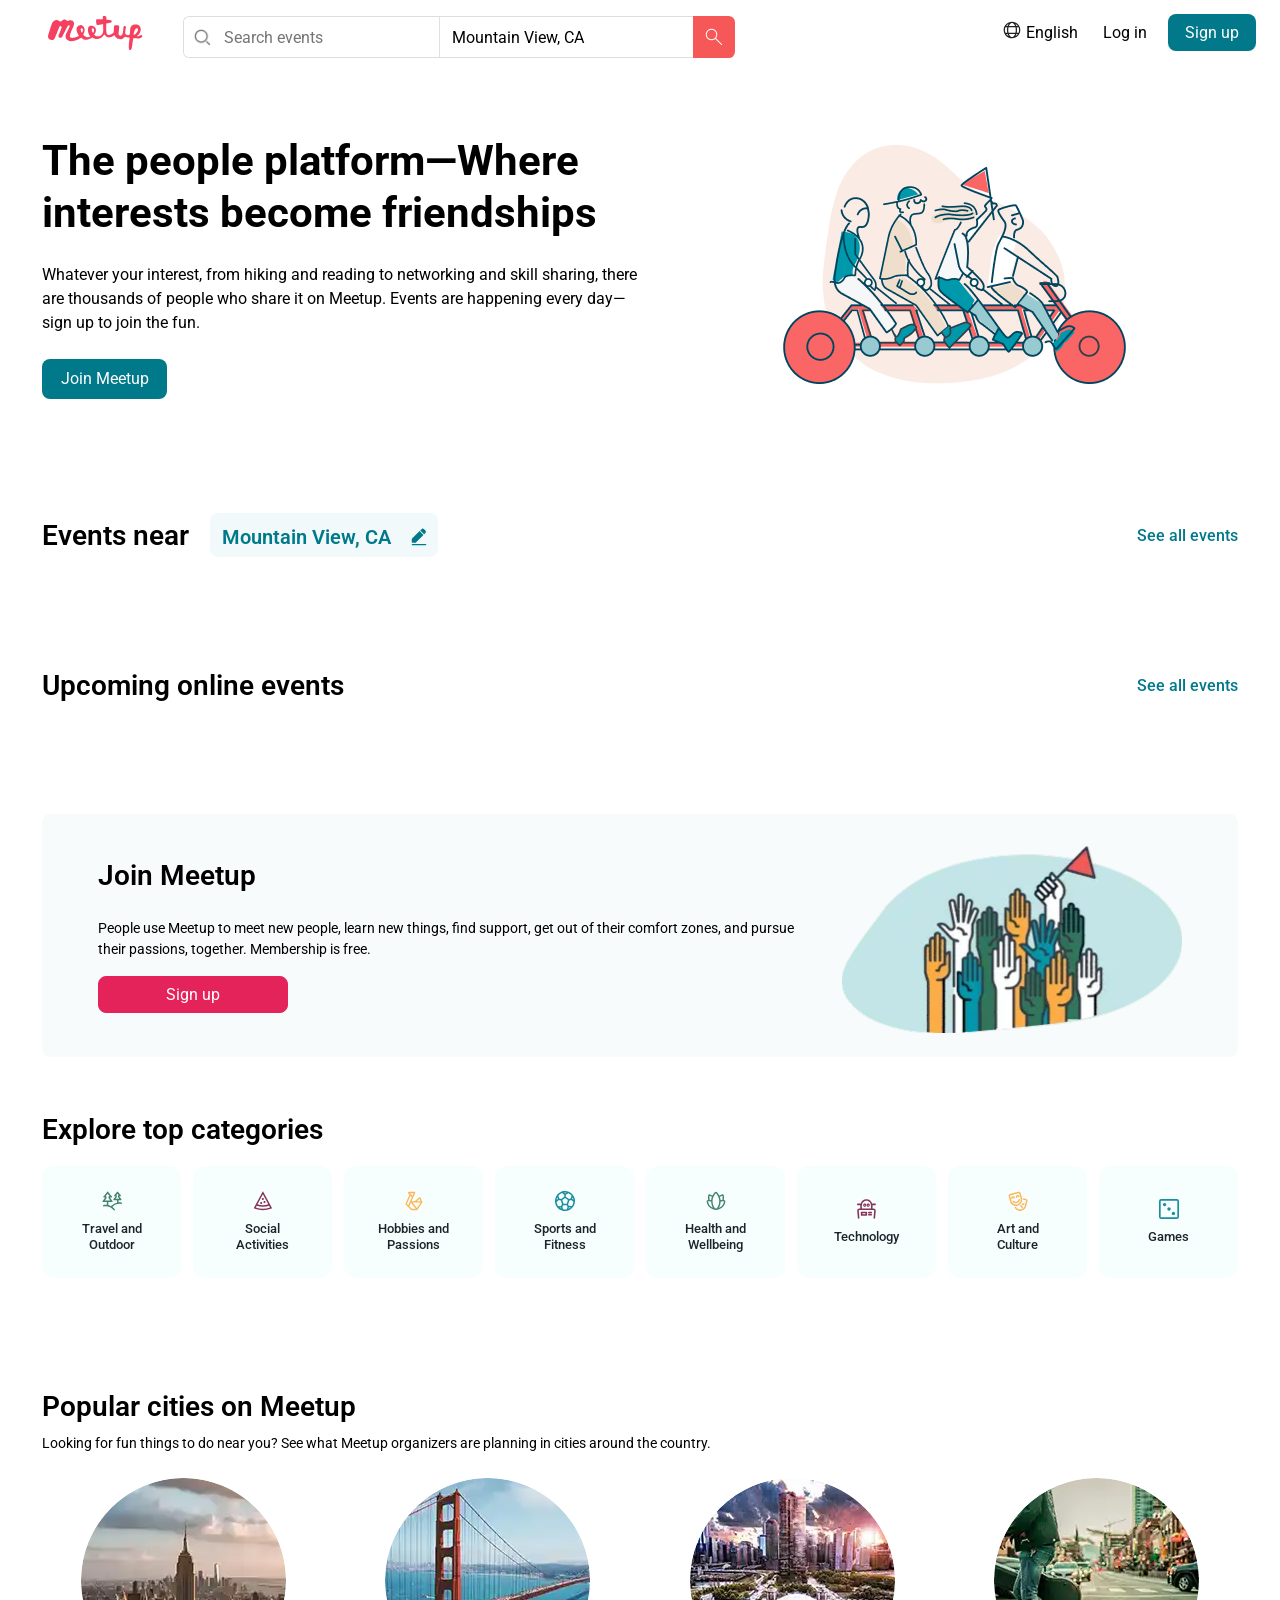
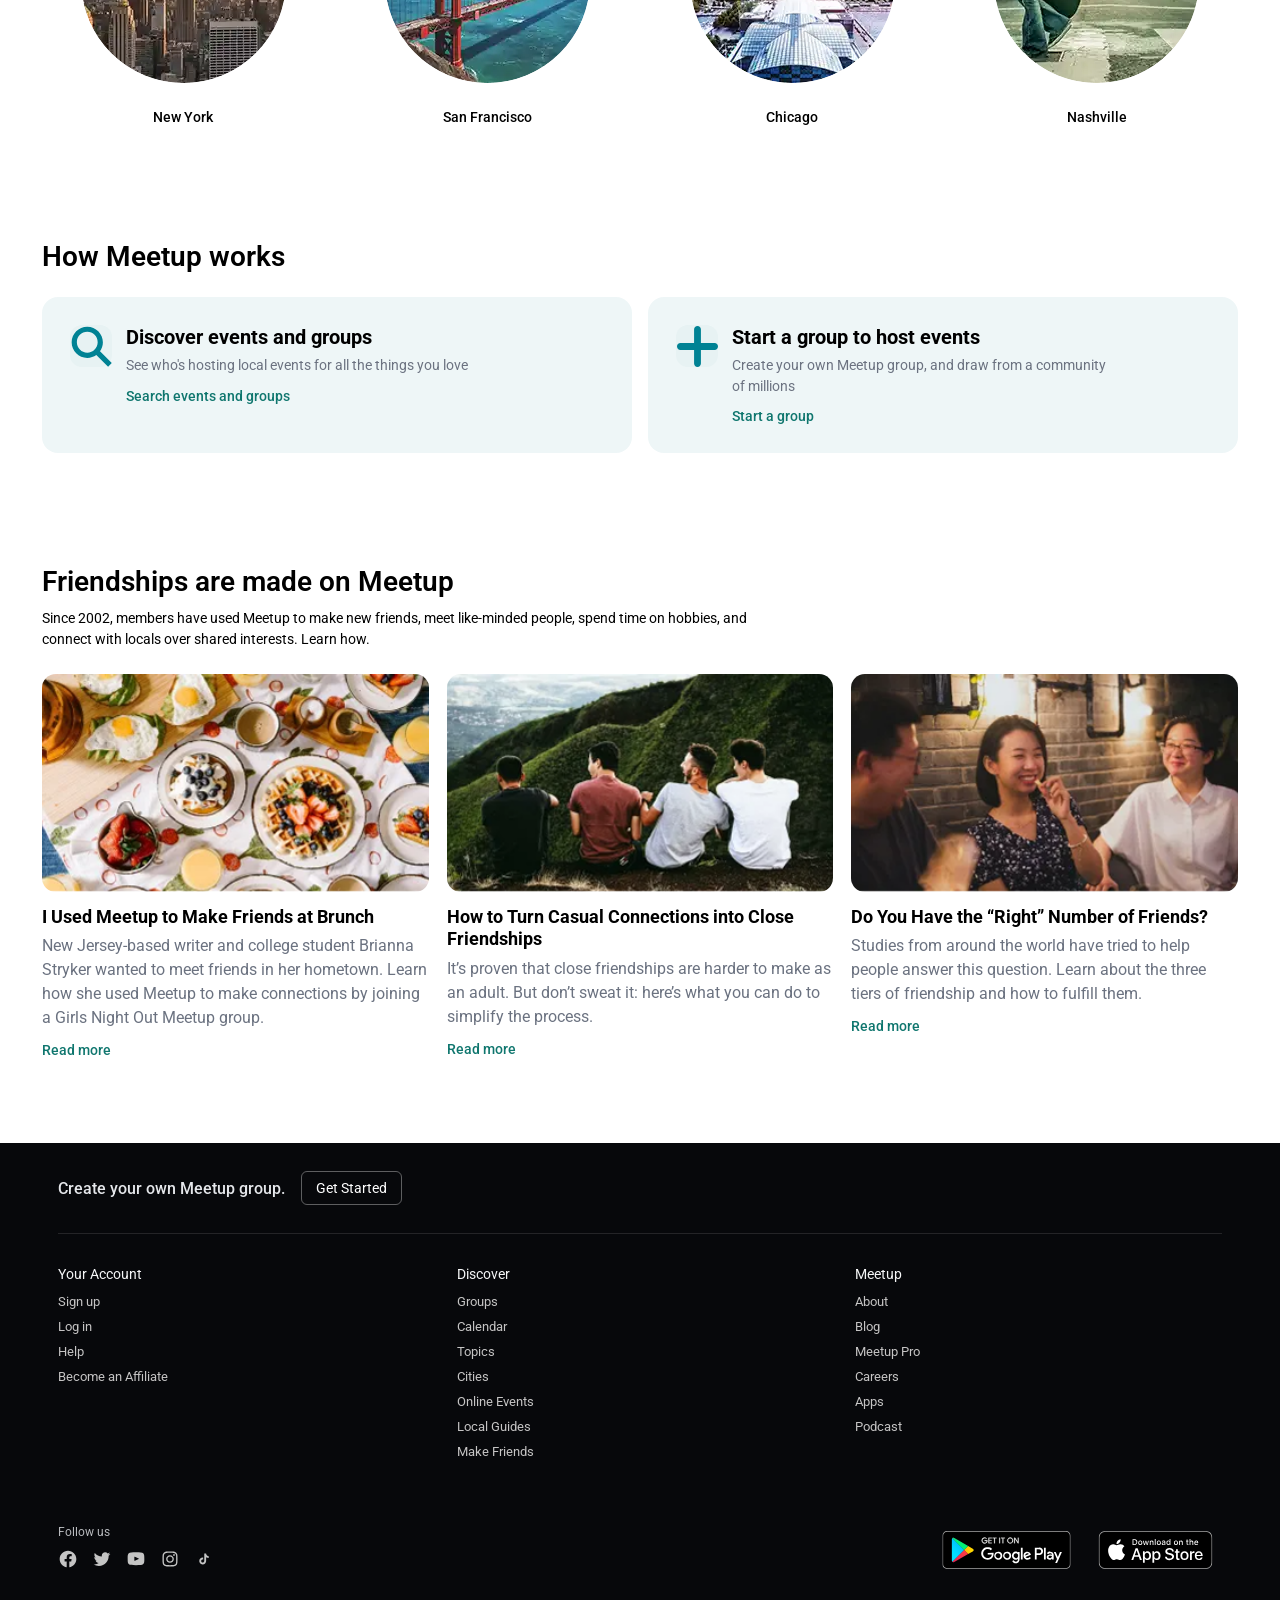
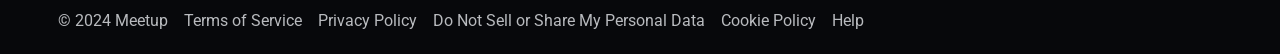
==== commit e168e762: "add adaptiv" ====
--- a/index.html
+++ b/index.html
@@ -23,13 +23,14 @@
     <div class="container">
       <!-- -------Header------- -->
       <header>
-        <div class="headerFlex">
-          <div class="logo-btn">
-            <a href="/" class="logo">
-              <img src="./assets/logo/meetup_logo.svg" alt="Meetup logo" />
-            </a>
-          </div>
-
+        <!-- <div class="headerFlex"> -->
+        <div class="logo">
+          <a href="/">
+            <img src="./assets/logo/meetup_logo.svg" alt="Meetup logo" />
+          </a>
+        </div>
+
+        <div class="search-bar-container">
           <div class="search-bar">
             <input
               type="text"
@@ -48,12 +49,19 @@
             <span class="material-symbols-outlined"> search </span>
           </button>
         </div>
-
-        <div class="headerMenu">
-          <span class="material-symbols-outlined"> language </span>
-          <a href="/">English</a>
-          <a href="/">Log in</a>
-          <input class="submit" type="submit" value="Sing up" />
+        <!-- </div> -->
+
+        <div id="headerMenu" class="headerMenu">
+          <div class="choose-language-wrapper">
+            <div class="c">
+              <img src="./assets/icons/globe.svg" alt="Globe icon" />
+            </div>
+            <span class="language">English</span>
+          </div>
+          <div class="login-signup">
+            <button class="button login-btn">Log in</button>
+            <button class="button signup-btn">Sign up</button>
+          </div>
         </div>
       </header>
 
@@ -65,10 +73,12 @@
             <h1>The people platform—Where interests become friendships</h1>
             <p>
               Whatever your interest, from hiking and reading to networking and
-              skill sharing, <br />there are thousands of people who share it on
-              Meetup. Events are happening <br />every day—sign up to join the
-              fun.
+              skill sharing, there are thousands of people who share it on
+              Meetup. Events are happening every day—sign up to join the fun.
             </p>
+            <div class="heading-img-adapt">
+              <img src="./assets/images/heading-img.png" alt="" />
+            </div>
             <div class="Join-Meetup-btn">
               <a href="./events.html">Join Meetup</a>
             </div>
@@ -144,6 +154,13 @@
           <div class="section join-meetup-inner">
             <div class="join-meetup-content">
               <h2>Join Meetup</h2>
+              <div class="join-meetup-image-adapt">
+                <img
+                  src="./assets/images/join-meetup.png"
+                  alt="Join Meetup illustration"
+                />
+              </div>
+
               <p class="join-meetup-text">
                 People use Meetup to meet new people, learn new things, find
                 support, get out of their comfort zones, and pursue their
@@ -154,7 +171,7 @@
             <div class="join-meetup-image">
               <img
                 src="./assets/images/join-meetup.png"
-                alt="People raising hands together"
+                alt="Join Meetup illustration"
               />
             </div>
           </div>
@@ -215,27 +232,24 @@
             </p>
             <div class="cities">
               <div class="city">
-                <img src="./assets/images/new_york.png" alt="" /><span
-                  >New York</span
-                >
+                <img src="./assets/images/new_york.png" alt="" />
+                <p>New York</p>
               </div>
               <div class="city">
-                <img src=".//assets/images/san-francisco.png" alt="" /><span
-                  >San Francisco</span
-                >
+                <img src=".//assets/images/san-francisco.png" alt="" />
+                <p>San Francisco</p>
               </div>
               <div class="city">
-                <img src="./assets/images/chicago.png" alt="" /><span
-                  >Chicago</span
-                >
+                <img src="./assets/images/chicago.png" alt="" />
+                <p>Chicago</p>
               </div>
               <div class="city">
-                <img src="./assets/images/nashville.png" alt="" /><span
-                  >Nashville</span
-                >
-              </div>
-              <div class="city">
-                <img src="./assets/images/miami.png" alt="" /><span>Miami</span>
+                <img src="./assets/images/nashville.png" alt="" />
+                <p>Nashville</p>
+              </div>
+              <div class="city miami">
+                <img src="./assets/images/miami.png" alt="" />
+                <p>Miami</p>
               </div>
             </div>
           </div>
@@ -245,12 +259,12 @@
           <div class="section how-meetup-works">
             <h2>How Meetup works</h2>
             <div class="how">
-              <div class="howCard">
-                <div class="howIconWrap">
+              <div class="how-card">
+                <div class="how-icon">
                   <img src="./assets/icons/search_blue.svg" alt="" />
                 </div>
-                <div>
-                  <h3>Discover events and groups</h3>
+                <div class="how-content">
+                  <h4>Discover events and groups</h4>
                   <p>
                     See who's hosting local events for all the things you love
                   </p>
@@ -258,12 +272,12 @@
                 </div>
               </div>
 
-              <div class="howCard">
-                <div class="howIconWrap">
+              <div class="how-card">
+                <div class="how-icon">
                   <img src="./assets/icons/plus.svg" alt="" />
                 </div>
-                <div>
-                  <h3>Start a group to host events</h3>
+                <div class="how-content">
+                  <h4>Start a group to host events</h4>
                   <p>
                     Create your own Meetup group, and draw from a community of
                     millions
@@ -326,12 +340,12 @@
 
       <footer class="footer">
         <div class="footer-container">
-          <div class="container footer__cta">
+          <div class="container footer-cta">
             <span>Create your own Meetup group.</span>
             <button class="btn-outline" type="button">Get Started</button>
           </div>
 
-          <div class="container footer__cols">
+          <div class="container footer-cols">
             <div class="footerCol">
               <h4>Your Account</h4>
               <a href="#">Sign up</a>
@@ -362,10 +376,10 @@
             </div>
           </div>
 
-          <div class="container footer__bottomRow">
+          <div class="container footer-bottomRow">
             <div>
               <div class="footerSmallTitle">Follow us</div>
-              <div class="footer__socials">
+              <div class="footer-socials">
                 <img src="./assets/icons/facebook.svg" alt="" />
                 <img src="./assets/icons/twitter.svg" alt="" />
                 <img src="./assets/icons/youtube.svg" alt="" />
@@ -374,13 +388,13 @@
               </div>
             </div>
 
-            <div class="footer__apps">
+            <div class="footer-apps">
               <img src="./assets/logo/google_play.svg" alt="Google Play" />
               <img src="./assets/logo/app_store.svg" alt="App Store" />
             </div>
           </div>
 
-          <div class="container footer__legal">
+          <div class="container footer-legal">
             <span>© 2024 Meetup</span>
             <a href="#">Terms of Service</a>
             <a href="#">Privacy Policy</a>
--- a/styles/style.css
+++ b/styles/style.css
@@ -15,6 +15,11 @@
   text-decoration: none;
 }
 
+h1 {
+  font-size: 42px;
+  font-weight: 700;
+}
+
 h2 {
   font-size: 28px;
   font-weight: 600;
@@ -24,6 +29,17 @@
   padding: 56px 0;
 }
 
+@media (max-width: 480px) {
+  * {
+    font-size: 12px;
+  }
+  h1 {
+    font-size: 25px;
+  }
+  h2 {
+    font-size: 20px;
+  }
+}
 /***** -- Footer -- *****/
 .footer-container {
   max-width: 1196px;
@@ -37,7 +53,7 @@
   color: #e5e7eb;
 }
 
-.footer__cta {
+.footer-cta {
   padding: 28px 0;
   display: flex;
   align-items: center;
@@ -59,14 +75,14 @@
   border-color: #fff;
 }
 
-.footer__cta .btn-outline {
+.footer-cta .btn-outline {
   margin-left: 0;
   padding: 8px 14px;
   font-size: 14px;
   border-radius: 6px;
 }
 
-.footer__cols {
+.footer-cols {
   padding: 32px 0;
   display: grid;
   grid-template-columns: repeat(3, minmax(180px, 1fr));
@@ -95,7 +111,7 @@
   text-decoration: underline;
 }
 
-.footer__bottomRow {
+.footer-bottomRow {
   padding: 24px 0;
   display: flex;
   align-items: flex-end;
@@ -110,33 +126,33 @@
   margin-bottom: 10px;
 }
 
-.footer__socials {
+.footer-socials {
   display: flex;
   align-items: center;
   gap: 14px;
 }
 
-.footer__socials img {
+.footer-socials img {
   width: 20px;
   height: 20px;
   opacity: 0.9;
 }
 
-.footer__socials img:hover {
+.footer-socials img:hover {
   opacity: 1;
 }
 
-.footer__apps {
+.footer-apps {
   display: flex;
   align-items: center;
   gap: 16px;
 }
 
-.footer__apps img {
+.footer-apps img {
   height: 38px;
 }
 
-.footer__legal {
+.footer-legal {
   padding: 18px 0 24px;
   display: flex;
   align-items: center;
@@ -148,38 +164,55 @@
   border-top: 0;
 }
 
-.footer__legal a {
+.footer-legal a {
   color: rgba(229, 231, 235, 0.8);
   white-space: nowrap;
 }
 
-.footer__legal a:hover {
+.footer-legal a:hover {
   color: #fff;
   text-decoration: underline;
 }
 
+@media (max-width: 768px) {
+  .footer-cols {
+    grid-template-columns: repeat(3, minmax(0, 1fr));
+    gap: 16px;
+  }
+}
+@media (max-width: 520px) {
+  .footer-apps {
+    display: none;
+  }
+  .footer-legal a {
+    display: none;
+  }
+}
 /***** -- Header -- *****/
 header {
   display: flex;
-  justify-content: space-between;
   padding: 16px 24px;
   height: 64px;
+  position: relative;
 }
 
 /* ------headerFlex-------- */
-.headerFlex {
-  display: flex;
-  align-items: center;
-  width: 750px;
-}
-
-.logo-btn {
+.logo {
   margin-right: 40px;
 }
 
+.logo img {
+  height: 34px;
+}
+
+.search-bar-container {
+  display: flex;
+}
+
 .search-bar {
   display: flex;
   align-items: center;
+  max-width: 592px;
   height: 42px;
   border: 1px solid #ddd;
   border-radius: 0.4rem 0 0 0.4rem;
@@ -235,33 +268,112 @@
 
 /* ------headerMenu-------- */
 .headerMenu {
-  font-size: medium;
-  display: flex;
-  align-items: center;
-  gap: 20px;
-}
-
-.headerMenu > a {
-  text-decoration: none;
-  color: black;
-}
-
-.headerMenu > input {
-  color: white;
-  background-color: rgb(0, 121, 138);
+  margin-left: auto;
+  font-size: 16px;
+  display: flex;
+  align-items: center;
+  gap: 1.5rem;
+}
+
+.choose-language-wrapper {
+  display: flex;
+  align-items: center;
+  gap: 4px;
+  cursor: pointer;
+}
+
+.globe-icon {
+  display: flex;
+  justify-content: center;
+  align-items: center;
+}
+
+.button {
+  padding: 8px 16px;
+  cursor: pointer;
   border-radius: 8px;
-  width: 83px;
-  height: 36px;
-  border: none;
-}
-
+  border: 1px solid transparent;
+}
+
+.login-btn {
+  background-color: transparent;
+  padding-left: 0px;
+}
+
+.login-btn:hover {
+  background-color: #dff9f9;
+}
+
+.signup-btn {
+  background-color: #02798a;
+  color: #fff;
+}
+
+.signup-btn:hover {
+  background-color: #025865;
+}
+
+@media (max-width: 1024px) {
+  .location-input {
+    display: none;
+  }
+}
+@media (max-width: 768px) {
+  .search-bar-container {
+    position: absolute;
+    top: 100%;
+    margin: 8px auto;
+    left: 24px;
+    right: 24px;
+    width: auto;
+  }
+  .headerMenu {
+    font-size: 12px;
+  }
+  .logo {
+    margin-right: 8px;
+  }
+}
+@media (max-width: 480px) {
+  .logo-btn {
+    max-width: 100px;
+    flex-shrink: 1;
+  }
+  .logo img {
+    width: 100%;
+    height: auto;
+  }
+  .headerMenu {
+    gap: 0.5rem;
+    flex-shrink: 0;
+  }
+  .search-input,
+  .location-input {
+    font-size: 12px;
+  }
+  .button {
+    font-size: 12px;
+    padding: 6px 12px;
+  }
+  .choose-language-wrapper {
+    font-size: 12px;
+  }
+  .login-signup .login-btn {
+    padding: 6px 0px;
+    margin-right: 0.5rem;
+  }
+}
 /***** -- Main -- *****/
 main {
   max-width: 1196px;
-  margin: 0px auto;
-}
-
-/* ------heading-------- */
+  margin: 0 auto;
+}
+
+@media (max-width: 393px) {
+  main {
+    padding: 12px;
+  }
+}
 .heading {
   display: flex;
   flex-direction: row;
@@ -276,8 +388,6 @@
 }
 
 h1 {
-  font-size: 42px;
-  font-weight: 700;
   margin-bottom: 24px;
   line-height: 52px;
 }
@@ -295,6 +405,10 @@
   cursor: pointer;
 }
 
+.Join-Meetup-btn:hover {
+  background-color: #025865;
+}
+
 .Join-Meetup-btn a {
   display: flex;
   justify-content: center;
@@ -313,6 +427,33 @@
   margin: 0 auto;
 }
 
+.heading-img-adapt {
+  display: none;
+}
+
+.heading-img-adapt img {
+  display: block;
+  margin: 0 auto 16px;
+  width: 70%;
+}
+
+@media (max-width: 768px) {
+  .heading-img-adapt {
+    display: block;
+  }
+  .heading-img {
+    display: none;
+  }
+  .Join-Meetup-btn {
+    margin: 0 auto;
+  }
+}
+@media (max-width: 480px) {
+  .Join-Meetup-btn {
+    width: 100px;
+    height: 32px;
+  }
+}
 /* -------Events Section------- */
 .EventsNear-header,
 .OnlineEvents-header {
@@ -367,6 +508,21 @@
   font-weight: 500;
 }
 
+@media (max-width: 768px) {
+  .EventsNear-heading-search-bar__right,
+  .OnlineEvents-heading-search-bar__right {
+    display: none;
+  }
+}
+@media (max-width: 480px) {
+  .EventsNear-location-input {
+    width: 128px;
+    font-size: 16px;
+  }
+  .EventsNear-heading-search-bar h2 {
+    width: 110px;
+  }
+}
 .join-meetup-inner {
   background-color: rgba(151, 202, 209, 0.08);
   border-radius: 8px;
@@ -384,13 +540,8 @@
   gap: 16px;
 }
 
-.join-meetup-image {
-  flex-shrink: 0;
-}
-
-.join-meetup__image img {
+.join-meetup-image img {
   max-width: 340px;
-  height: auto;
   display: block;
 }
 
@@ -409,6 +560,32 @@
   background-color: #cf2253;
 }
 
+.join-meetup-image-adapt {
+  display: none;
+}
+
+@media (max-width: 768px) {
+  .join-meetup-image-adapt {
+    display: block;
+    margin: 0 auto;
+  }
+  .join-meetup-image {
+    display: none;
+  }
+  .join-meet-up-btn {
+    font-size: 16px;
+  }
+}
+@media (max-width: 480px) {
+  .join-meetup-image-adapt img {
+    width: 95%;
+  }
+}
+@media (max-width: 393px) {
+  .join-meetup-image-adapt img {
+    width: 80%;
+  }
+}
 .categories {
   display: grid;
   grid-template-columns: repeat(8, 1fr);
@@ -444,6 +621,16 @@
   max-width: 80px;
 }
 
+@media (max-width: 960px) {
+  .categories {
+    grid-template-columns: repeat(4, 1fr);
+  }
+}
+@media (max-width: 520px) {
+  .categories {
+    grid-template-columns: repeat(2, 1fr);
+  }
+}
 .section p {
   color: var(--muted);
   font-size: 14px;
@@ -471,10 +658,40 @@
      object-fit: cover;
 }
 
-.city span {
+.city p {
   font-weight: 500;
 }
 
+@media (max-width: 1280px) {
+  .cities {
+    grid-template-columns: repeat(4, 1fr);
+  }
+  .miami {
+    display: none;
+  }
+}
+@media (max-width: 960px) {
+  .cities {
+    grid-template-columns: repeat(2, 1fr);
+  }
+}
+@media (max-width: 520px) {
+  .city img {
+    width: 180px;
+    height: 180px;
+  }
+}
+@media (max-width: 480px) {
+  .city img {
+    width: 153px;
+    height: 153px;
+  }
+}
+@media (max-width: 393px) {
+  .cities {
+    gap: 10px;
+  }
+}
 .how {
   display: grid;
   grid-template-columns: 1fr 1fr;
@@ -482,7 +699,7 @@
   margin-top: 24px;
 }
 
-.howCard {
+.how-card {
   background: #eef6f7;
   border-radius: 16px;
   padding: 28px;
@@ -491,7 +708,7 @@
   align-items: flex-start;
 }
 
-.howIconWrap {
+.how-icon {
   width: 42px;
   height: 42px;
   border-radius: 12px;
@@ -502,39 +719,53 @@
   flex: 0 0 auto;
 }
 
-.howIconWrap img {
+.how-icon img {
   width: 41px;
   height: 41px;
 }
 
-.howCard {
+.how-card {
   align-items: flex-start;
 }
 
-.howCard h3,
-.howCard p,
-.howCard a {
-  max-width: 310px;
-}
-
-.howCard h3 {
+.how-content {
+  max-width: 380px;
+}
+
+.how-card h4 {
   margin: 0 0 6px;
-  font-size: 16px;
-}
-
-.howCard p {
+  font-size: 20px;
+}
+
+.how-card p {
   margin: 0 0 10px;
   color: #6b7280;
   line-height: 1.45;
   font-size: 14px;
 }
 
-.howCard a {
+.how-card a {
   color: #0f766e;
   font-weight: 500;
   font-size: 14px;
 }
 
+@media (max-width: 768px) {
+  .how {
+    grid-template-columns: 1fr;
+  }
+}
+@media (max-width: 480px) {
+  .how h4 {
+    font-size: 12px;
+  }
+  .how p {
+    font-size: 10px;
+  }
+  .subtext {
+    display: none;
+  }
+}
 .subtext {
   margin: 8px 0 16px;
   color: #6b7280;
@@ -559,14 +790,14 @@
 
 .post h3 {
   margin: 10px 0 6px;
-  font-size: 16px;
+  font-size: 18px;
   line-height: 1.25;
 }
 
 .post p {
   margin: 0 0 10px;
   color: #6b7280;
-  font-size: 14px;
+  font-size: 16px;
   line-height: 1.5;
 }
 
@@ -578,4 +809,21 @@
 
 .post a:hover {
   text-decoration: underline;
+}
+
+@media (max-width: 768px) {
+  .posts {
+    grid-template-columns: 1fr;
+  }
+}
+@media (max-width: 480px) {
+  .post h3 {
+    font-size: 16px;
+  }
+  .post p {
+    font-size: 12px;
+  }
+  .subtext {
+    display: none;
+  }
 }/*# sourceMappingURL=style.css.map */
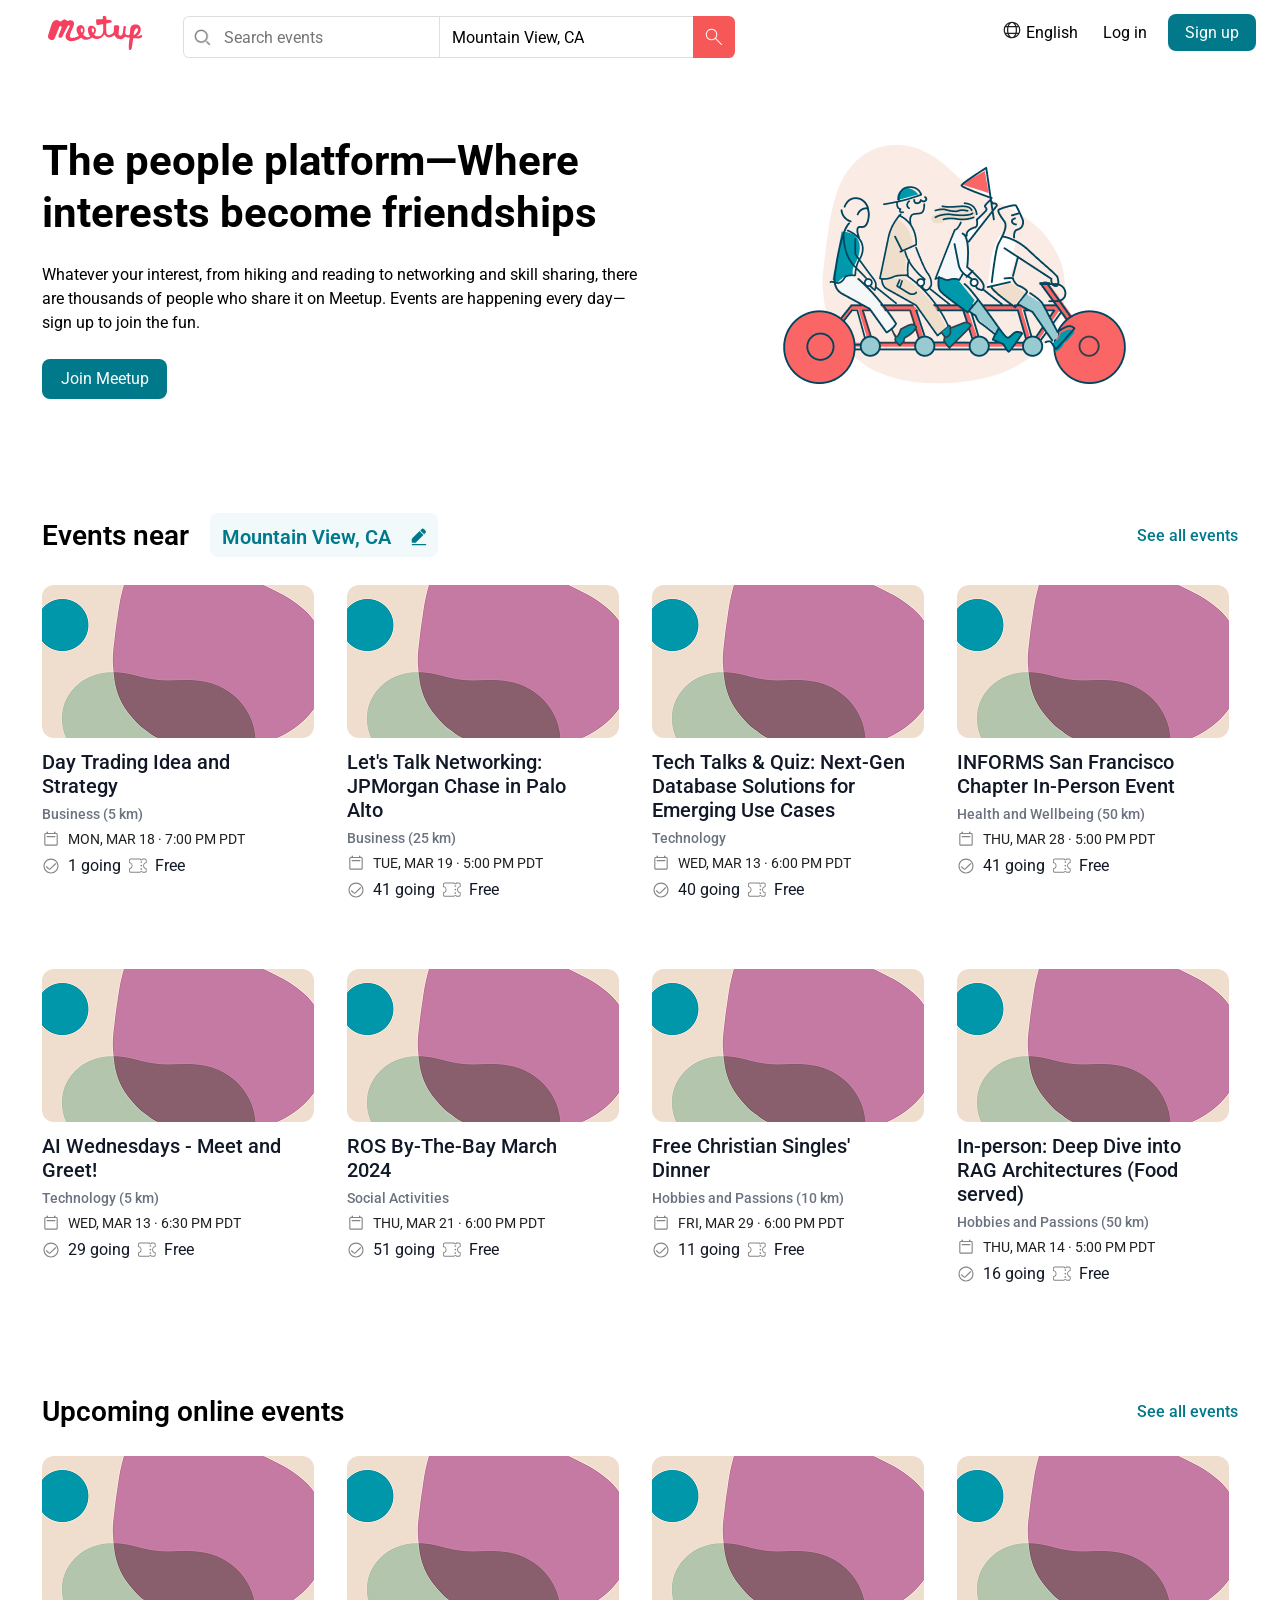
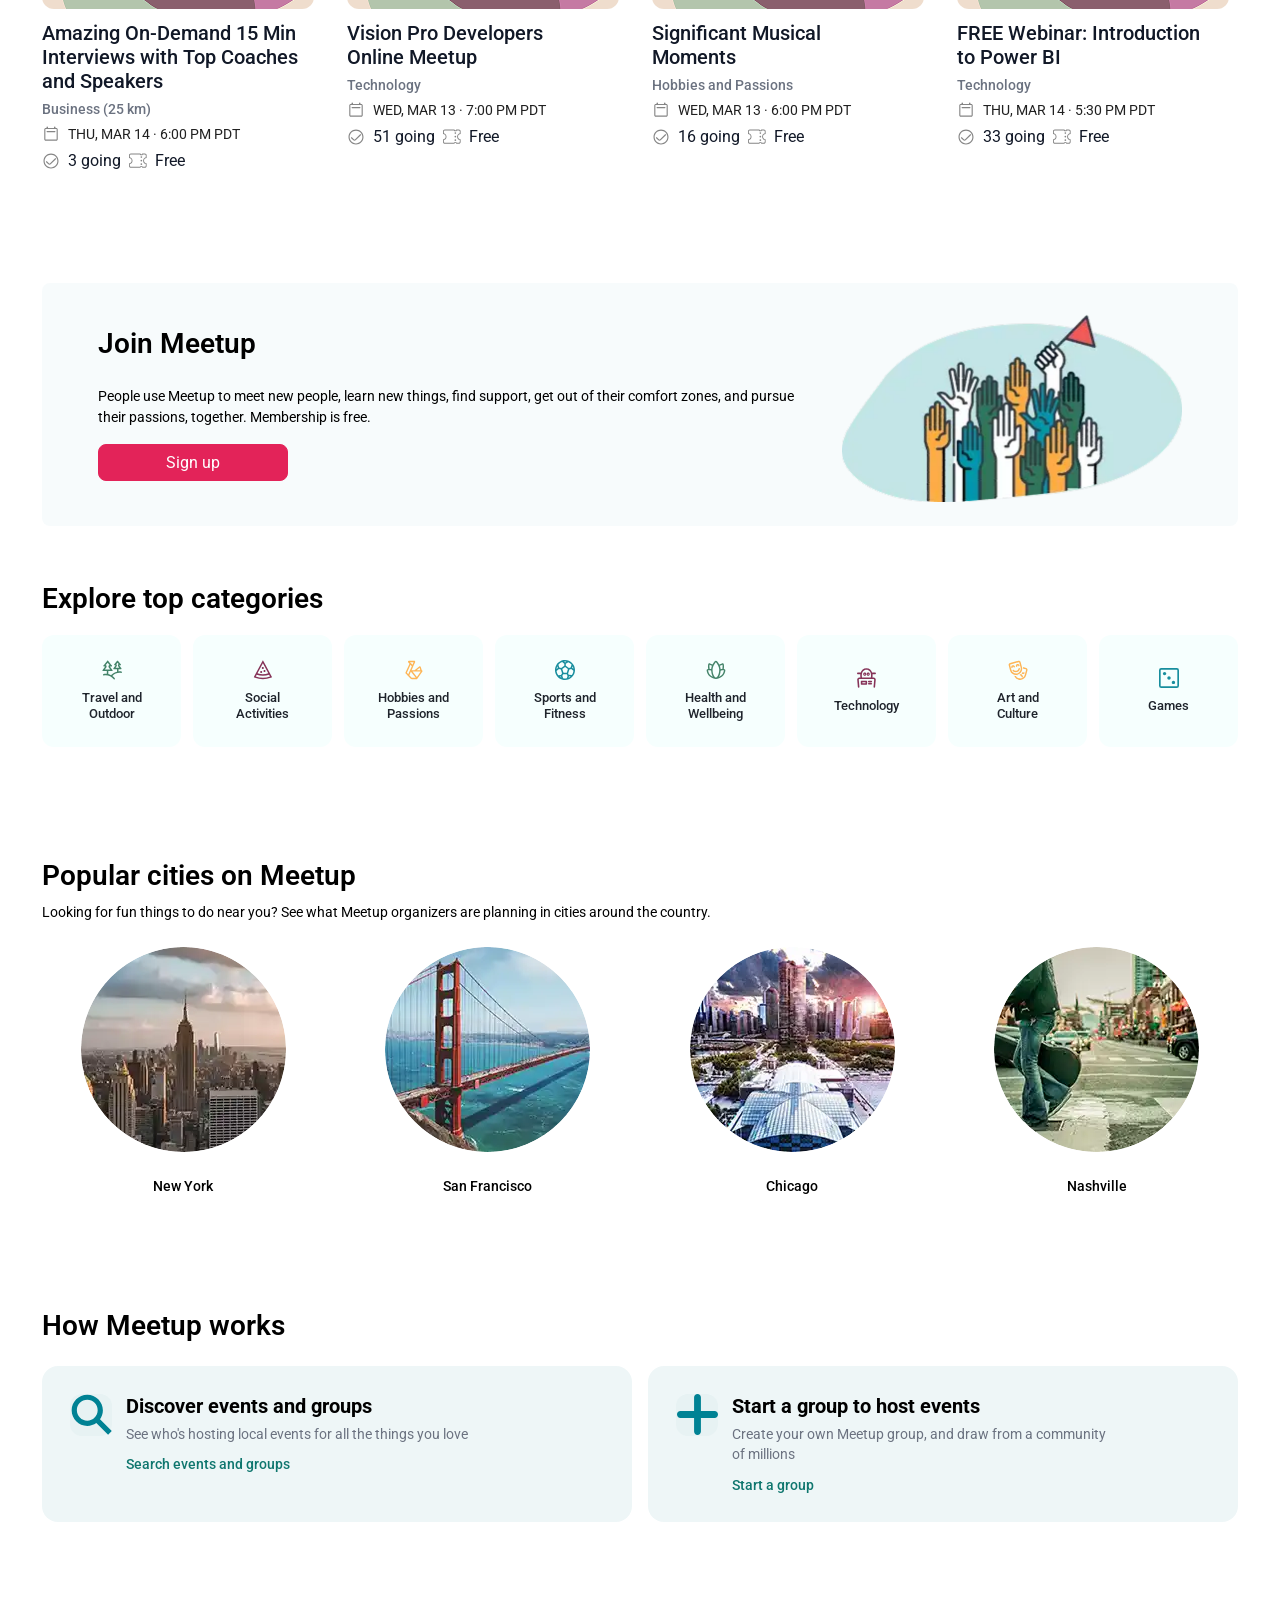
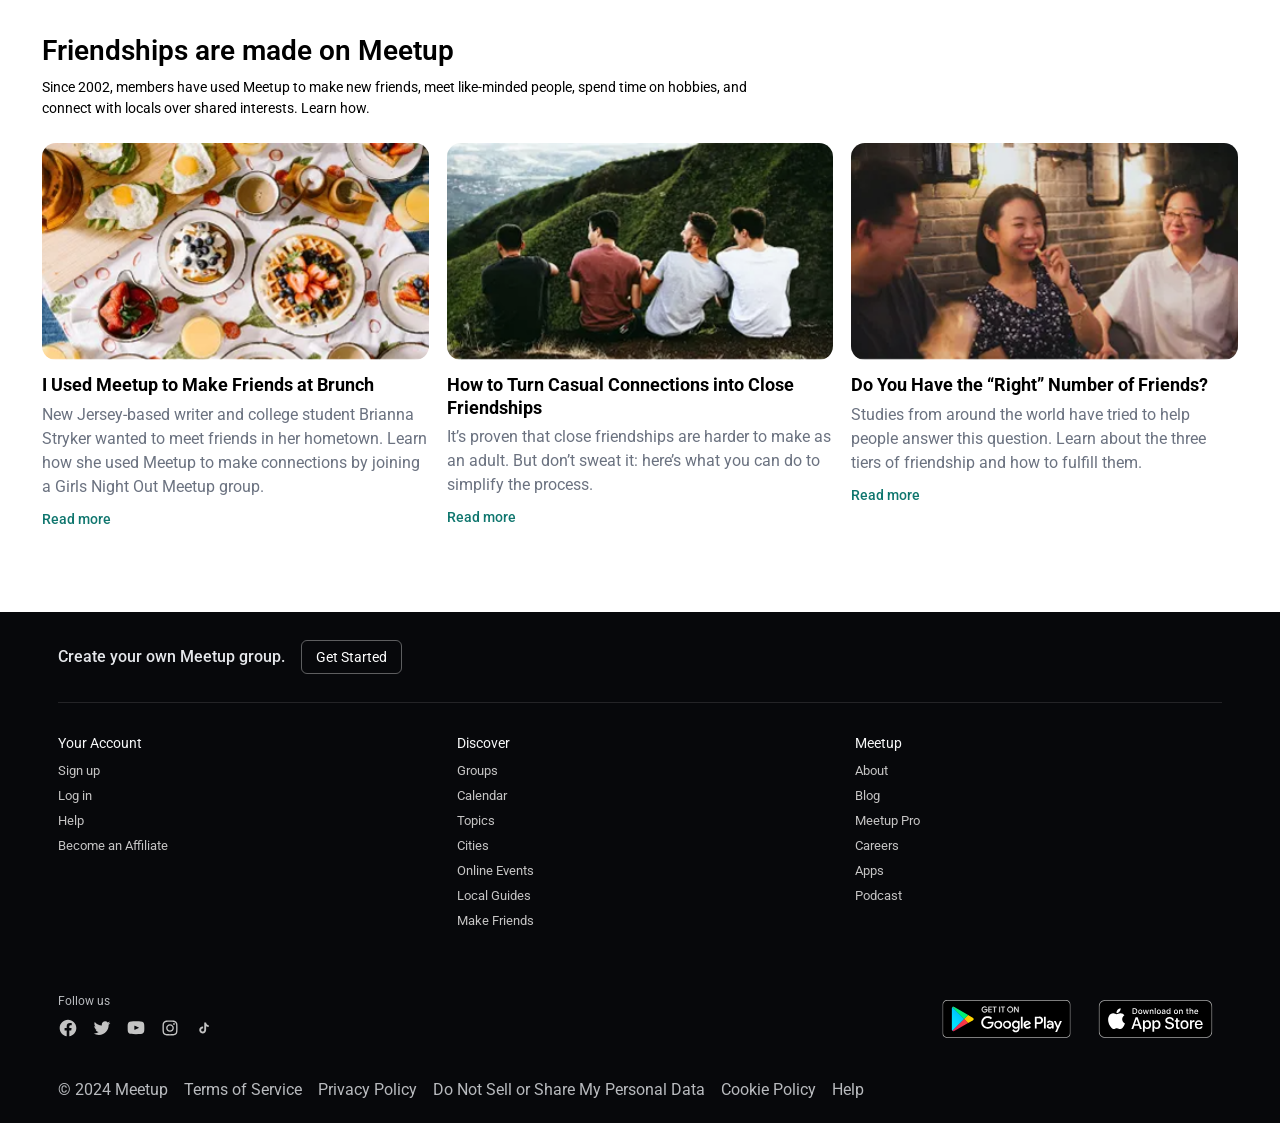
==== commit 8204e18b: "add js" ====
--- a/index.html
+++ b/index.html
@@ -124,10 +124,13 @@
                 <a href="#" class="see-events-link">See all events</a>
               </div>
             </div>
-
-            <div class="EventsNear-cards" id="events-near-cards">
-              <!-- Cards will be dynamically inserted here -->
-            </div>
+            <!-- ////////////////////////////////////////////////////// -->
+            <div class="events-grid" id="eventsNearGrid"></div>
+
+            <!-- <div class="EventsNear-cards">
+              <ul class="events-list-container events-near-container"></ul>
+            </div> -->
+            <!-- //////////////////////////////////////////////// -->
           </div>
 
           <!-- ===== Upcoming online events Section ===== -->
@@ -140,10 +143,13 @@
                 <a href="#" class="see-events-link">See all events</a>
               </div>
             </div>
-
-            <div class="OnlineEvents-cards" id="online-events-cards">
-              <!-- Cards will be dynamically inserted here -->
-            </div>
+            <!-- //////////////////////////////////////////////// -->
+            <div class="events-grid" id="onlineEventsGrid"></div>
+
+            <!-- <div class="OnlineEvents-cards">
+              <ul class="events-list-container upcoming-events-container"></ul>
+            </div> -->
+            <!-- //////////////////////////////////////////////// -->
           </div>
         </section>
 
--- a/styles/style.css
+++ b/styles/style.css
@@ -461,6 +461,7 @@
   flex-direction: row;
   justify-content: space-between;
   align-items: center;
+  margin-bottom: 28px;
 }
 
 .EventsNear-heading-search-bar,
@@ -508,11 +509,121 @@
   font-weight: 500;
 }
 
+/* ------------------------------------- */
+.events-grid {
+  display: grid;
+  grid-template-columns: repeat(4, 1fr);
+  -moz-column-gap: 24px;
+       column-gap: 24px;
+  row-gap: 70px;
+}
+
+.event-card__title,
+.event-card__meta,
+.event-card__text {
+  white-space: normal;
+  overflow-wrap: break-word;
+  word-break: normal;
+}
+
+.event-card__content {
+  max-width: 100%;
+  display: flex;
+  flex-direction: column;
+  gap: 8px;
+}
+
+.event-card__title {
+  margin: 0;
+  font-size: 20px;
+  font-weight: 500;
+  line-height: 1.2;
+  color: #111827;
+}
+
+.event-card__meta {
+  font-size: 14px;
+  font-weight: 500;
+  color: #6b7280;
+}
+
+.event-card--grid .event-card__date {
+  font-size: 14px;
+  line-height: 1.2;
+  color: #212121;
+}
+
+.event-card--grid .event-card__content {
+  width: 100%;
+  max-width: 256px;
+}
+
+.event-card--grid {
+  max-width: 272px;
+  display: flex;
+  flex-direction: column;
+  gap: 12px;
+}
+
+.event-card--grid .event-card__img {
+  width: 100%;
+  height: 153px;
+  border-radius: 12px;
+  -o-object-fit: cover;
+     object-fit: cover;
+}
+
+.event-card--grid .event-card__row {
+  display: flex;
+  align-items: center;
+  gap: 8px;
+  font-size: 14px;
+  color: #111827;
+}
+
+.event-card--grid .event-card__icon {
+  width: 18px;
+  height: 18px;
+  opacity: 0.85;
+  flex: 0 0 auto;
+}
+
+.event-card--grid .event-card__text {
+  line-height: 1.2;
+  font-size: 16px;
+}
+
+.event-card--list {
+  display: grid;
+  grid-template-columns: 180px 1fr;
+  gap: 16px;
+  padding: 10px 0 50px;
+  border-bottom: 1px solid #e5e7eb;
+  margin-bottom: 24px;
+}
+
+.event-card--list .event-card__img {
+  width: 160px;
+  height: 90px;
+  border-radius: 12px;
+  -o-object-fit: cover;
+     object-fit: cover;
+}
+
+/* ------------------------------------- */
+@media (max-width: 1024px) {
+  .events-grid {
+    grid-template-columns: repeat(3, 1fr);
+  }
+}
 @media (max-width: 768px) {
   .EventsNear-heading-search-bar__right,
   .OnlineEvents-heading-search-bar__right {
     display: none;
   }
+  .events-grid {
+    grid-template-columns: repeat(2, 1fr);
+  }
 }
 @media (max-width: 480px) {
   .EventsNear-location-input {
@@ -521,6 +632,61 @@
   }
   .EventsNear-heading-search-bar h2 {
     width: 110px;
+  }
+  .event-card__date {
+    font-size: 10px;
+  }
+  .events-grid {
+    display: grid;
+    grid-template-columns: 1fr;
+    row-gap: 20px;
+    padding-bottom: 28px;
+  }
+  .event-card--grid {
+    display: flex;
+    flex-direction: row;
+    align-items: flex-start;
+    gap: 12px;
+    padding-bottom: 14px;
+    margin-bottom: 14px;
+    border-bottom: 1px solid #e5e7eb;
+  }
+  .events-grid .event-card--grid:first-child {
+    border-top: 1px solid #e5e7eb;
+    padding-top: 14px;
+  }
+  .events-grid .event-card--grid:last-child {
+    border-bottom: none;
+    padding-bottom: 0;
+    margin-bottom: 0;
+  }
+  .event-card--grid .event-card__img {
+    width: 95px;
+    height: 54px;
+    border-radius: 8px;
+    flex: 0 0 auto;
+    -o-object-fit: cover;
+       object-fit: cover;
+  }
+  .event-card--grid .event-card__content {
+    flex: 1 1 auto;
+    min-width: 0;
+    max-width: none;
+  }
+  .event-card--grid .event-card__title,
+  .event-card--grid .event-card__meta,
+  .event-card--grid .event-card__text {
+    white-space: normal;
+    overflow-wrap: anywhere;
+  }
+  .event-card__title {
+    font-size: 12px;
+  }
+  .event-card--grid .event-card__text {
+    font-size: 10px;
+  }
+  .event-card--grid .event-card__icon {
+    display: none;
   }
 }
 .join-meetup-inner {
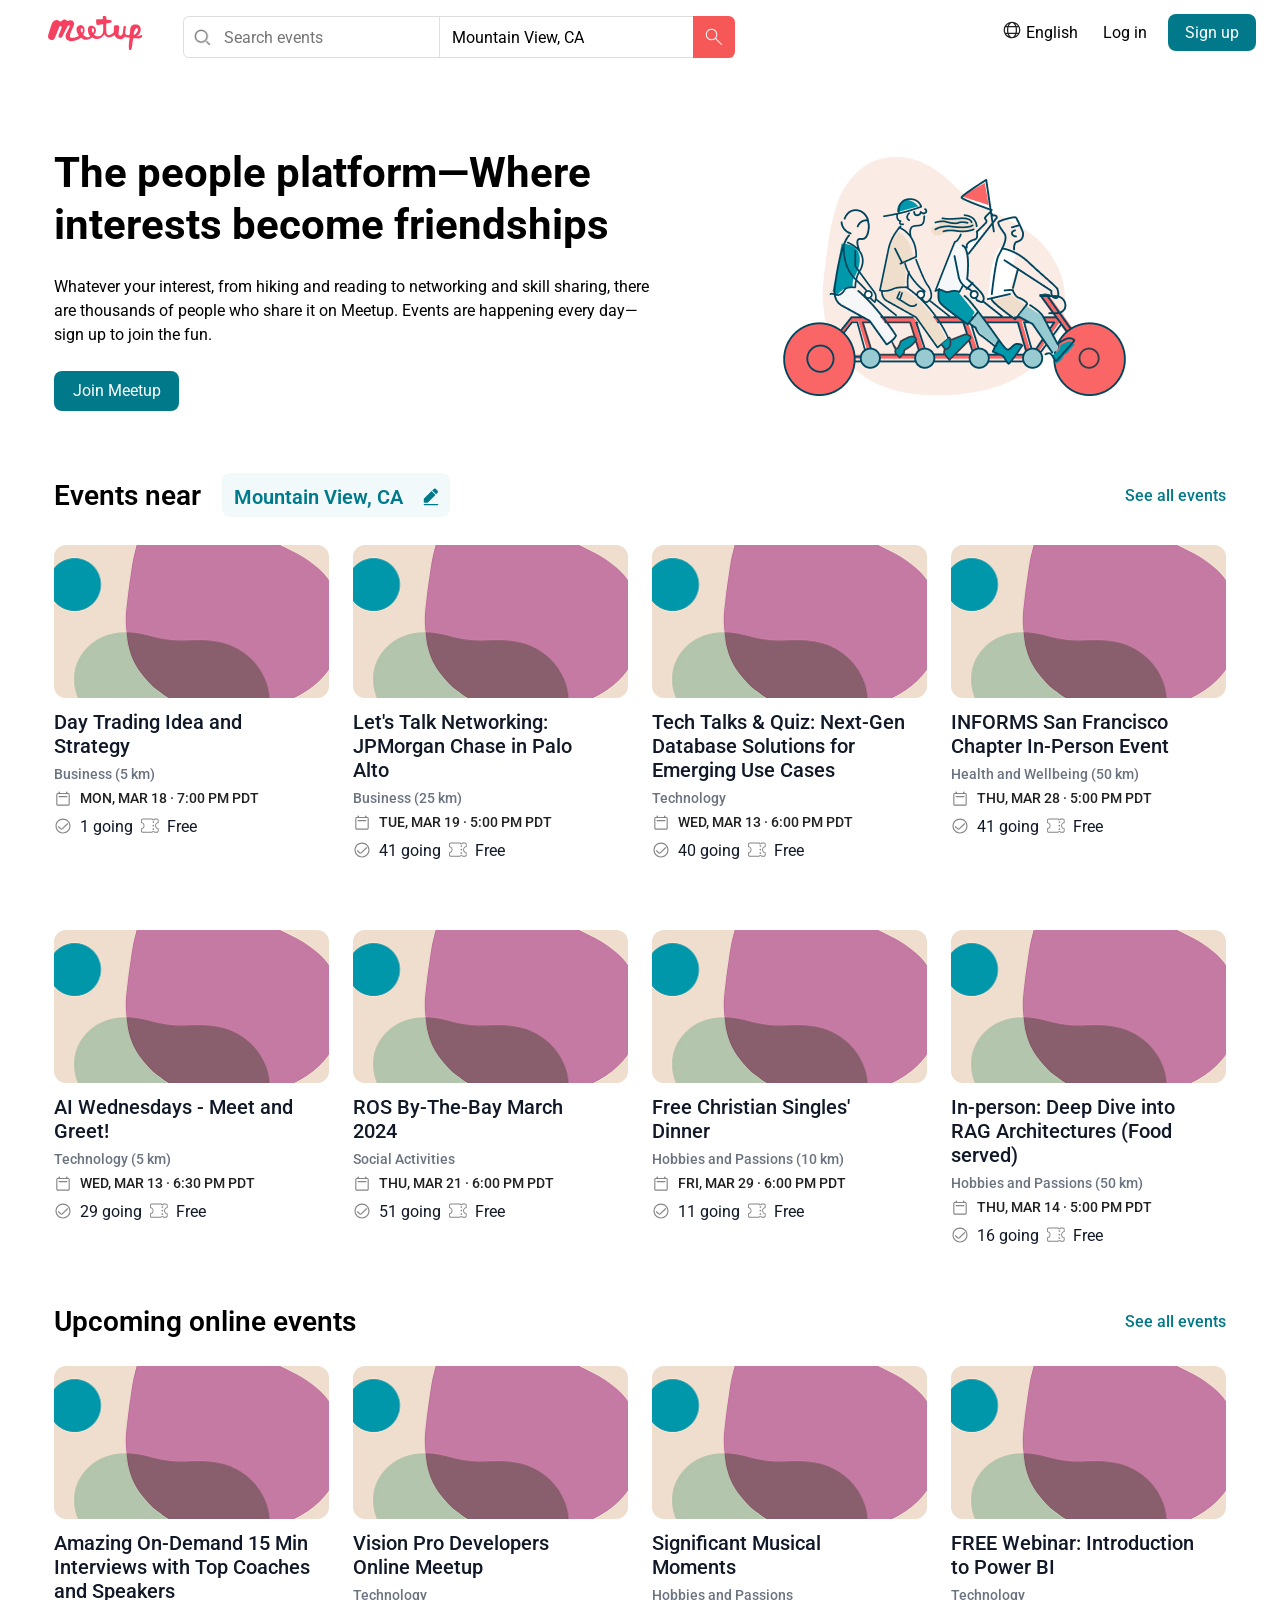
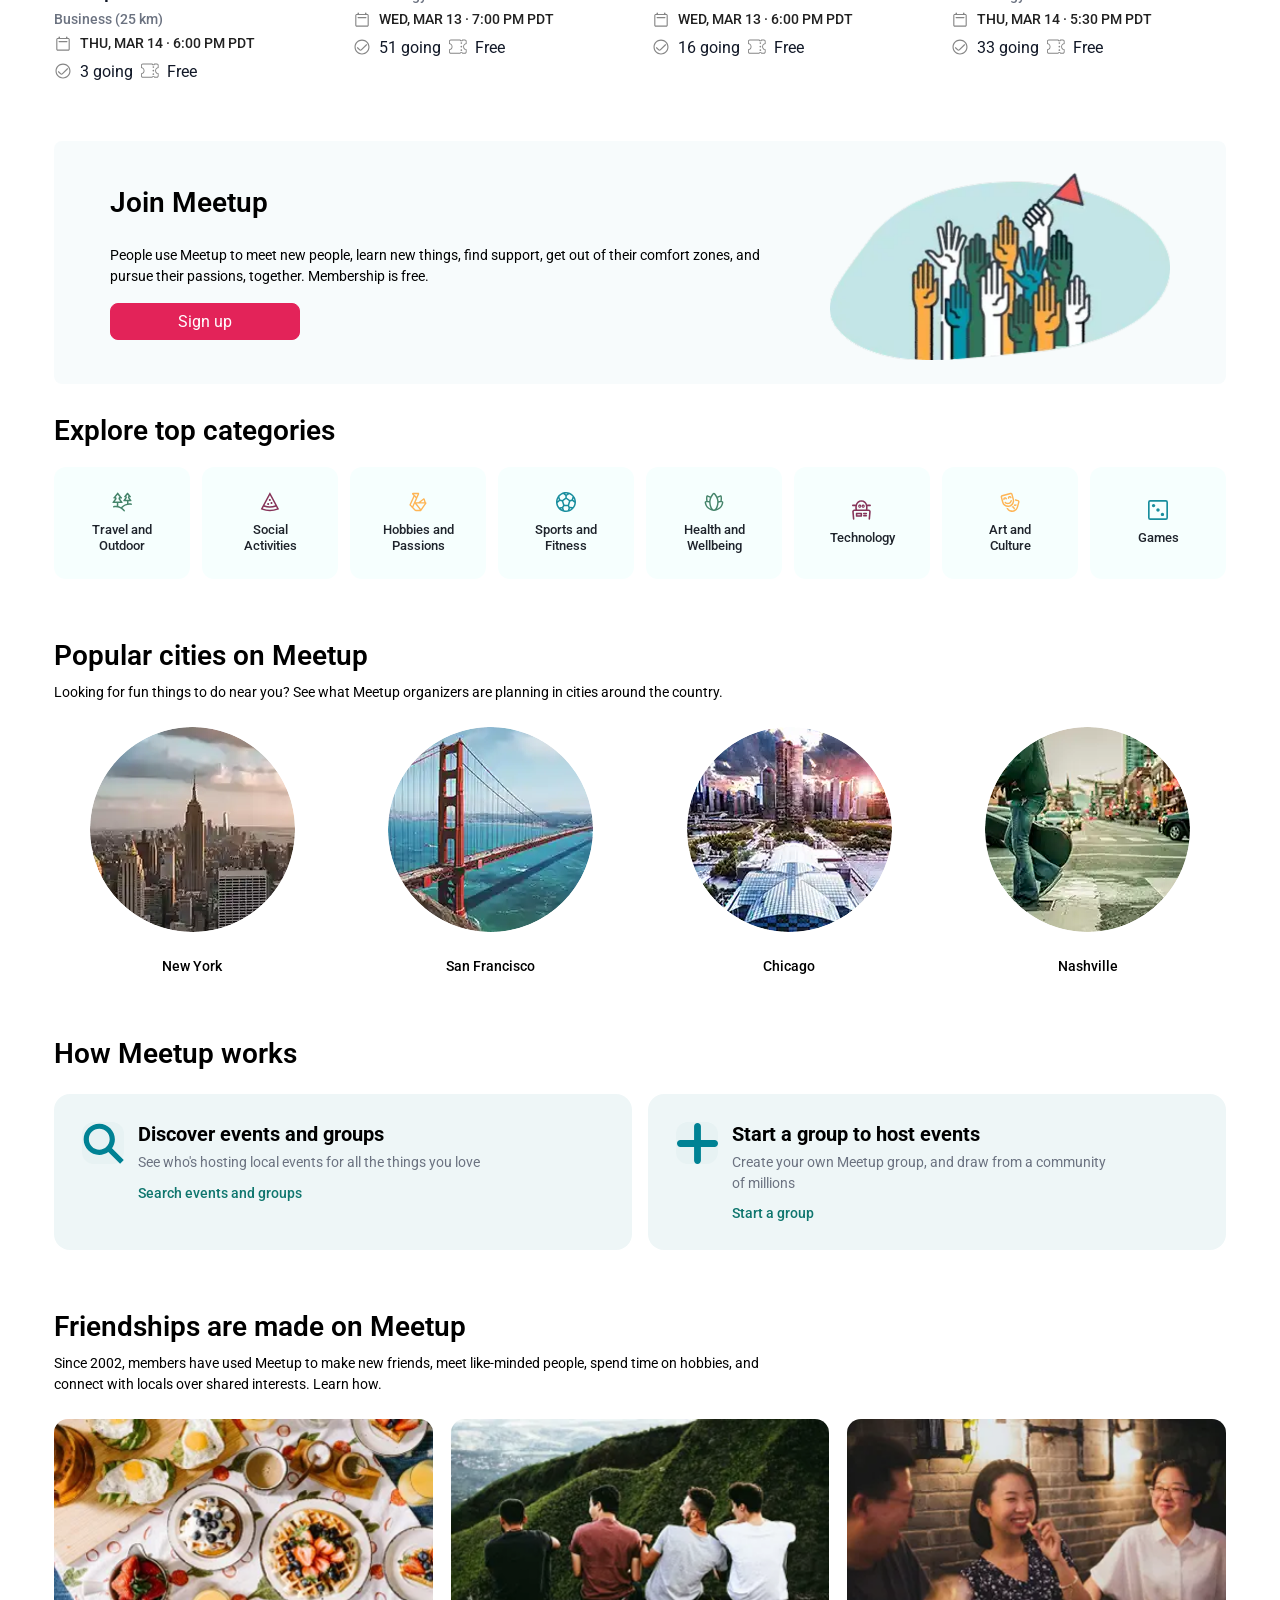
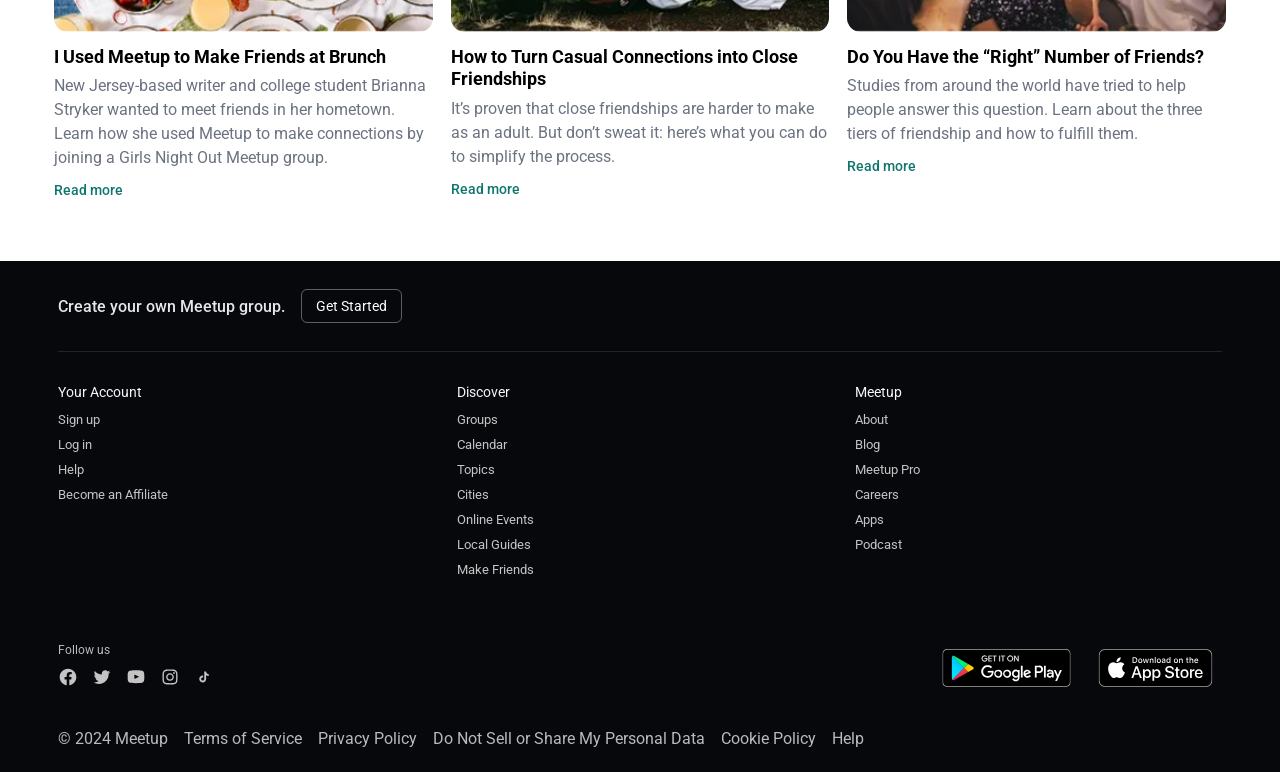
==== commit 2661b34d: "final fix" ====
--- a/index.html
+++ b/index.html
@@ -21,9 +21,7 @@
 
   <body>
     <div class="container">
-      <!-- -------Header------- -->
       <header>
-        <!-- <div class="headerFlex"> -->
         <div class="logo">
           <a href="/">
             <img src="./assets/logo/meetup_logo.svg" alt="Meetup logo" />
@@ -49,7 +47,6 @@
             <span class="material-symbols-outlined"> search </span>
           </button>
         </div>
-        <!-- </div> -->
 
         <div id="headerMenu" class="headerMenu">
           <div class="choose-language-wrapper">
@@ -65,9 +62,7 @@
         </div>
       </header>
 
-      <!-- -------Main------- -->
       <main>
-        <!-- ===== Heading Section ===== -->
         <div class="heading">
           <div class="heading-data">
             <h1>The people platform—Where interests become friendships</h1>
@@ -88,9 +83,7 @@
           </div>
         </div>
 
-        <!-- -------   Events Section   ------- -->
         <section class="section events">
-          <!-- ===== Events Near Section ===== -->
           <div class="section EventsNear-section">
             <div class="EventsNear-header">
               <div class="EventsNear-heading-search-bar">
@@ -124,16 +117,9 @@
                 <a href="#" class="see-events-link">See all events</a>
               </div>
             </div>
-            <!-- ////////////////////////////////////////////////////// -->
             <div class="events-grid" id="eventsNearGrid"></div>
-
-            <!-- <div class="EventsNear-cards">
-              <ul class="events-list-container events-near-container"></ul>
-            </div> -->
-            <!-- //////////////////////////////////////////////// -->
-          </div>
-
-          <!-- ===== Upcoming online events Section ===== -->
+          </div>
+
           <div class="section OnlineEvents-section">
             <div class="OnlineEvents-header">
               <div class="OnlineEvents-heading-search-bar">
@@ -143,20 +129,11 @@
                 <a href="#" class="see-events-link">See all events</a>
               </div>
             </div>
-            <!-- //////////////////////////////////////////////// -->
             <div class="events-grid" id="onlineEventsGrid"></div>
-
-            <!-- <div class="OnlineEvents-cards">
-              <ul class="events-list-container upcoming-events-container"></ul>
-            </div> -->
-            <!-- //////////////////////////////////////////////// -->
           </div>
         </section>
 
-        <!-- -------   meetup-highlights section   ------- -->
         <section class="meetup-highlights">
-          <!-- ===== Join Meetup ===== -->
-
           <div class="section join-meetup-inner">
             <div class="join-meetup-content">
               <h2>Join Meetup</h2>
@@ -182,8 +159,6 @@
             </div>
           </div>
 
-          <!-- ===== top-categories ===== -->
-
           <div class="section top-categories">
             <h2>Explore top categories</h2>
             <div class="categories">
@@ -227,8 +202,6 @@
               </div>
             </div>
           </div>
-
-          <!-- ===== popular-cities ===== -->
 
           <div class="section popular-cities">
             <h2>Popular cities on Meetup</h2>
@@ -260,8 +233,6 @@
             </div>
           </div>
 
-          <!-- ===== how-meetup-works ===== -->
-
           <div class="section how-meetup-works">
             <h2>How Meetup works</h2>
             <div class="how">
@@ -294,7 +265,6 @@
             </div>
           </div>
 
-          <!-- ===== friendships-made ===== -->
           <div class="section friendships-made">
             <h2>Friendships are made on Meetup</h2>
             <p class="subtext">
@@ -342,8 +312,6 @@
         </section>
       </main>
 
-      <!-- -------footer------- -->
-
       <footer class="footer">
         <div class="footer-container">
           <div class="container footer-cta">
--- a/styles/style.css
+++ b/styles/style.css
@@ -6,9 +6,14 @@
   font-size: 16px;
 }
 
+html {
+  background-color: #f5f5f5;
+}
+
 body {
   max-width: 1512px;
   margin: 0 auto;
+  background-color: white;
 }
 
 a {
@@ -26,7 +31,7 @@
 }
 
 .section {
-  padding: 56px 0;
+  padding: 30px 0;
 }
 
 @media (max-width: 480px) {
@@ -39,8 +44,10 @@
   h2 {
     font-size: 20px;
   }
-}
-/***** -- Footer -- *****/
+  .section {
+    padding: 15px 0;
+  }
+}
 .footer-container {
   max-width: 1196px;
   margin: 0 auto;
@@ -48,7 +55,7 @@
 }
 
 .footer {
-  margin-top: 28px;
+  margin-top: 20px;
   background: #07080b;
   color: #e5e7eb;
 }
@@ -188,7 +195,6 @@
     display: none;
   }
 }
-/***** -- Header -- *****/
 header {
   display: flex;
   padding: 16px 24px;
@@ -196,7 +202,6 @@
   position: relative;
 }
 
-/* ------headerFlex-------- */
 .logo {
   margin-right: 40px;
 }
@@ -266,7 +271,6 @@
   font-variation-settings: "FILL" 0, "wght" 200, "GRAD" 0, "opsz" 24;
 }
 
-/* ------headerMenu-------- */
 .headerMenu {
   margin-left: auto;
   font-size: 16px;
@@ -363,17 +367,12 @@
     margin-right: 0.5rem;
   }
 }
-/***** -- Main -- *****/
 main {
   max-width: 1196px;
   margin: 0 auto;
-}
-
-@media (max-width: 393px) {
-  main {
-    padding: 12px;
-  }
-}
+  padding: 12px;
+}
+
 .heading {
   display: flex;
   flex-direction: row;
@@ -454,7 +453,6 @@
     height: 32px;
   }
 }
-/* -------Events Section------- */
 .EventsNear-header,
 .OnlineEvents-header {
   display: flex;
@@ -509,7 +507,6 @@
   font-weight: 500;
 }
 
-/* ------------------------------------- */
 .events-grid {
   display: grid;
   grid-template-columns: repeat(4, 1fr);
@@ -559,7 +556,6 @@
 }
 
 .event-card--grid {
-  max-width: 272px;
   display: flex;
   flex-direction: column;
   gap: 12px;
@@ -597,9 +593,9 @@
   display: grid;
   grid-template-columns: 180px 1fr;
   gap: 16px;
-  padding: 10px 0 50px;
-  border-bottom: 1px solid #e5e7eb;
-  margin-bottom: 24px;
+  padding-top: 10px;
+  border-top: 1px solid #e5e7eb;
+  margin-bottom: 40px;
 }
 
 .event-card--list .event-card__img {
@@ -610,7 +606,6 @@
      object-fit: cover;
 }
 
-/* ------------------------------------- */
 @media (max-width: 1024px) {
   .events-grid {
     grid-template-columns: repeat(3, 1fr);
@@ -647,9 +642,9 @@
     flex-direction: row;
     align-items: flex-start;
     gap: 12px;
-    padding-bottom: 14px;
+    padding-top: 14px;
     margin-bottom: 14px;
-    border-bottom: 1px solid #e5e7eb;
+    border-top: 1px solid #e5e7eb;
   }
   .events-grid .event-card--grid:first-child {
     border-top: 1px solid #e5e7eb;
@@ -992,4 +987,217 @@
   .subtext {
     display: none;
   }
+  .friendships-made h2 {
+    margin-bottom: 8px;
+  }
+}
+.eventsPage {
+  padding: 75px 12px 24px;
+  display: grid;
+  grid-template-columns: 1fr 320px;
+  gap: 34px;
+  align-items: start;
+}
+
+.event-card__date {
+  font-size: 14px;
+  font-weight: 500;
+  color: #7c6f50;
+  text-transform: uppercase;
+  margin-bottom: 2px;
+}
+
+.eventsLeft {
+  min-width: 0;
+}
+
+.eventsTitle {
+  margin: 0 0 10px;
+  font-size: 28px;
+  font-weight: 700;
+}
+
+.eventsTabs {
+  margin: 0 0 14px;
+}
+
+.tab {
+  border: 0;
+  background: transparent;
+  font-weight: 500;
+  font-size: 20px;
+  color: #006a78;
+  padding: 8px 0;
+  cursor: default;
+}
+
+.tab--active {
+  position: relative;
+}
+
+.tab--active::after {
+  content: "";
+  position: absolute;
+  left: 0;
+  bottom: -6px;
+  width: 63px;
+  height: 4px;
+  background: #00798a;
+}
+
+.filters {
+  padding: 10px 0 18px;
+}
+
+.filters__scroller {
+  display: flex;
+  gap: 12px;
+  flex-wrap: nowrap;
+  overflow: auto;
+  max-width: 100%;
+}
+
+.filters__scroller select {
+  appearance: none;
+  -webkit-appearance: none;
+  -moz-appearance: none;
+  cursor: pointer;
+  background: #f6f7f8;
+  border: 1px solid #e5e7eb;
+  border-radius: 999px;
+  padding: 10px 44px 10px 14px;
+  font-size: 14px;
+  line-height: 1.2;
+  color: #111827;
+  font-weight: 500;
+  background-image: url("../assets/icons/arrow-down.svg");
+  background-repeat: no-repeat;
+  background-position: right 14px center;
+  background-size: 14px 14px;
+}
+
+.filters__scroller select:hover {
+  background-color: #e5e7eb;
+}
+
+.filters__scroller select:focus {
+  outline: none;
+}
+
+.eventsList-section {
+  max-width: 604px;
+}
+
+.mapCard {
+  position: sticky;
+  top: 90px;
+  border-radius: 16px;
+}
+
+.mapCard__head {
+  display: flex;
+  align-items: flex-start;
+  justify-content: space-between;
+  gap: 12px;
+  margin-bottom: 10px;
+}
+
+.mapCard__small {
+  font-size: 12px;
+  color: #212121;
+  font-weight: 500;
+}
+
+.mapCard__city {
+  font-size: 20px;
+  font-weight: 700;
+  color: #212121;
+}
+
+.mapCard__body {
+  width: min(350px, 100%);
+  height: 285px;
+  position: relative;
+  border-radius: 16px;
+  overflow: hidden;
+}
+
+.mapCard__img {
+  width: 100%;
+  height: 100%;
+  -o-object-fit: cover;
+     object-fit: cover;
+  filter: blur(1px);
+  transform: scale(1.02);
+}
+
+.mapCard__close {
+  position: absolute;
+  top: 12px;
+  right: 12px;
+  z-index: 2;
+  width: 32px;
+  height: 32px;
+  display: flex;
+  align-items: center;
+  justify-content: center;
+  background: #fff;
+  border: none;
+  border-radius: 6%;
+  cursor: pointer;
+}
+
+.mapCard__close img {
+  width: 15px;
+  height: 15px;
+}
+
+.mapCard__btn {
+  position: absolute;
+  top: 50%;
+  left: 50%;
+  transform: translate(-50%, -50%);
+  display: inline-flex;
+  align-items: center;
+  gap: 8px;
+  padding: 8px 16px;
+  background: #fff;
+  color: #0f766e;
+  border: 2px solid #0f766e;
+  border-radius: 8px;
+  font-size: 14px;
+  font-weight: 500;
+}
+
+.mapCard__btnIcon {
+  width: 18px;
+  height: 18px;
+  display: block;
+}
+
+@media (max-width: 1024px) {
+  .mapCard {
+    display: none;
+  }
+  .eventsPage {
+    grid-template-columns: 1fr;
+  }
+  .eventsList-section {
+    max-width: 80%;
+  }
+}
+@media (max-width: 480px) {
+  .event-card--list {
+    grid-template-columns: 95px 1fr;
+    gap: 12px;
+  }
+  .event-card--list .event-card__img {
+    width: 95px;
+    height: 64px;
+    border-radius: 8px;
+  }
+  .event-card--grid .event-card__date,
+  .event-card__meta {
+    font-size: 10px;
+  }
 }/*# sourceMappingURL=style.css.map */
